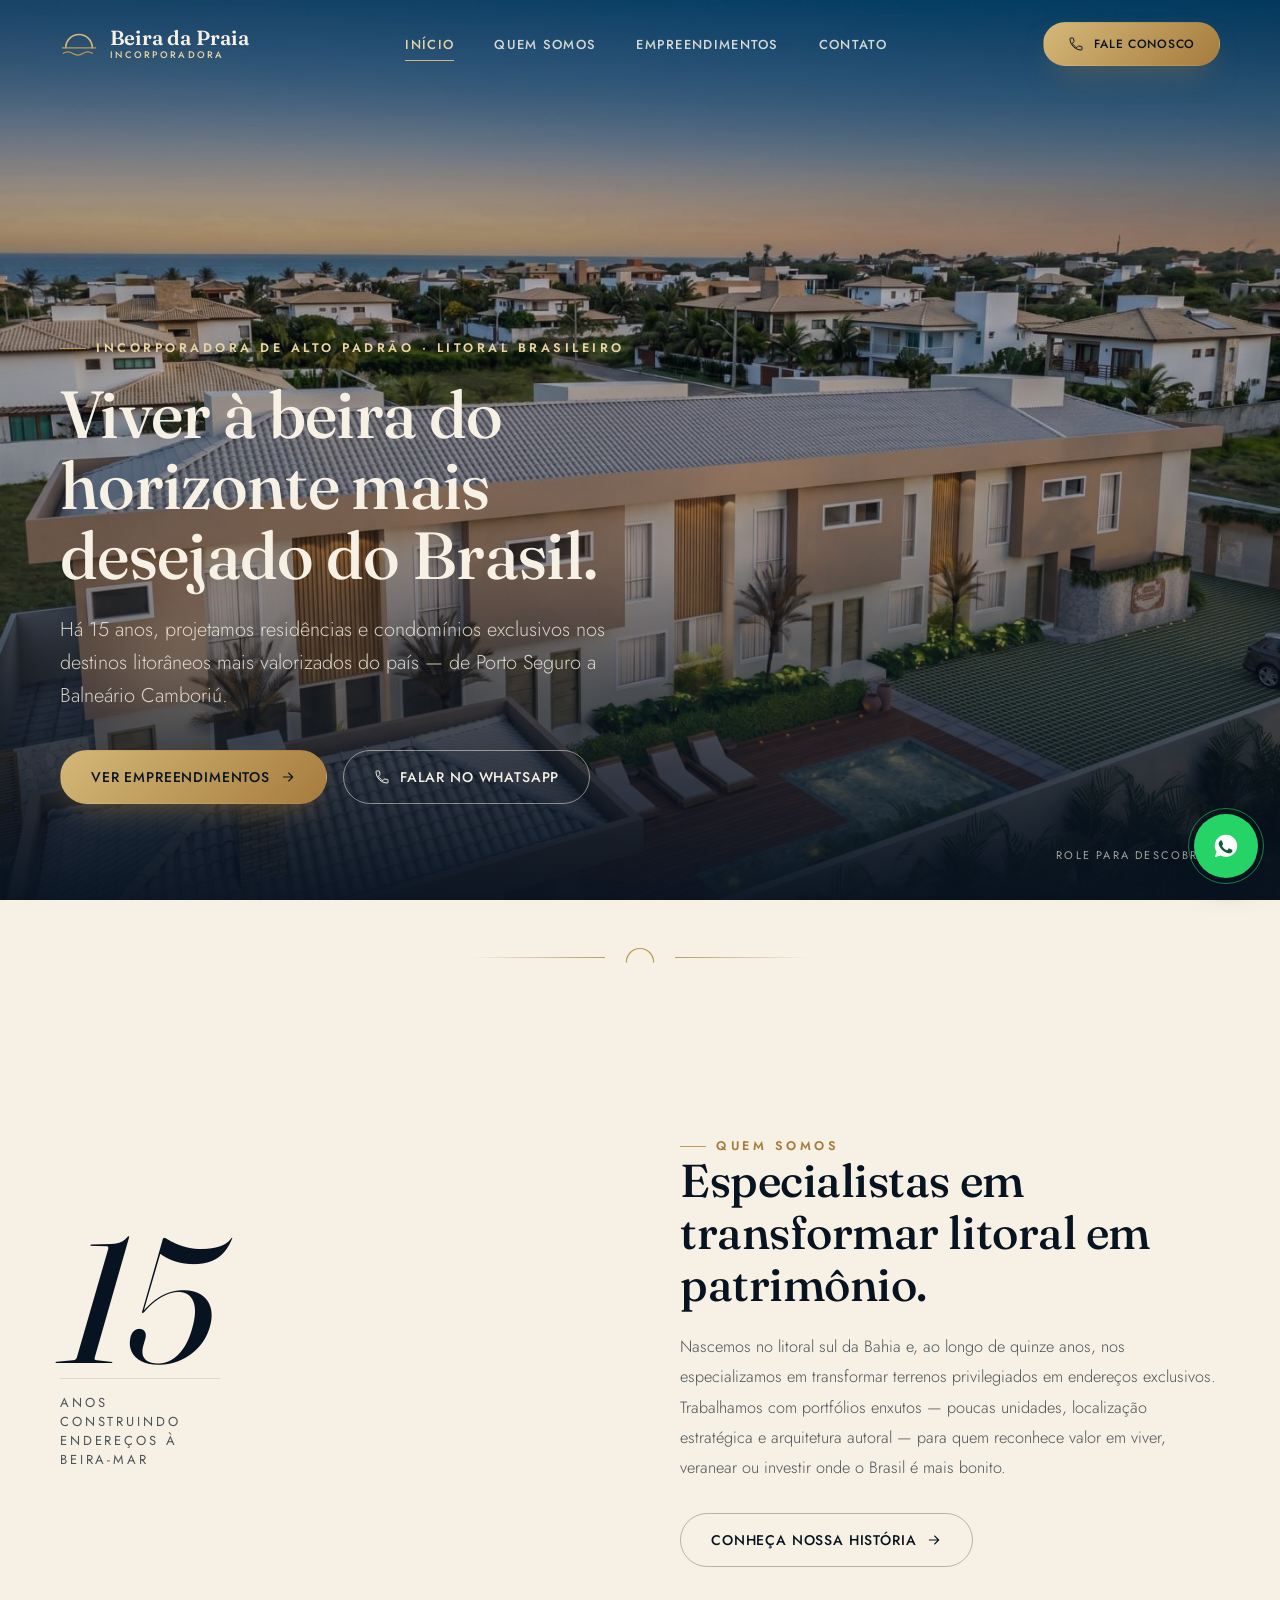
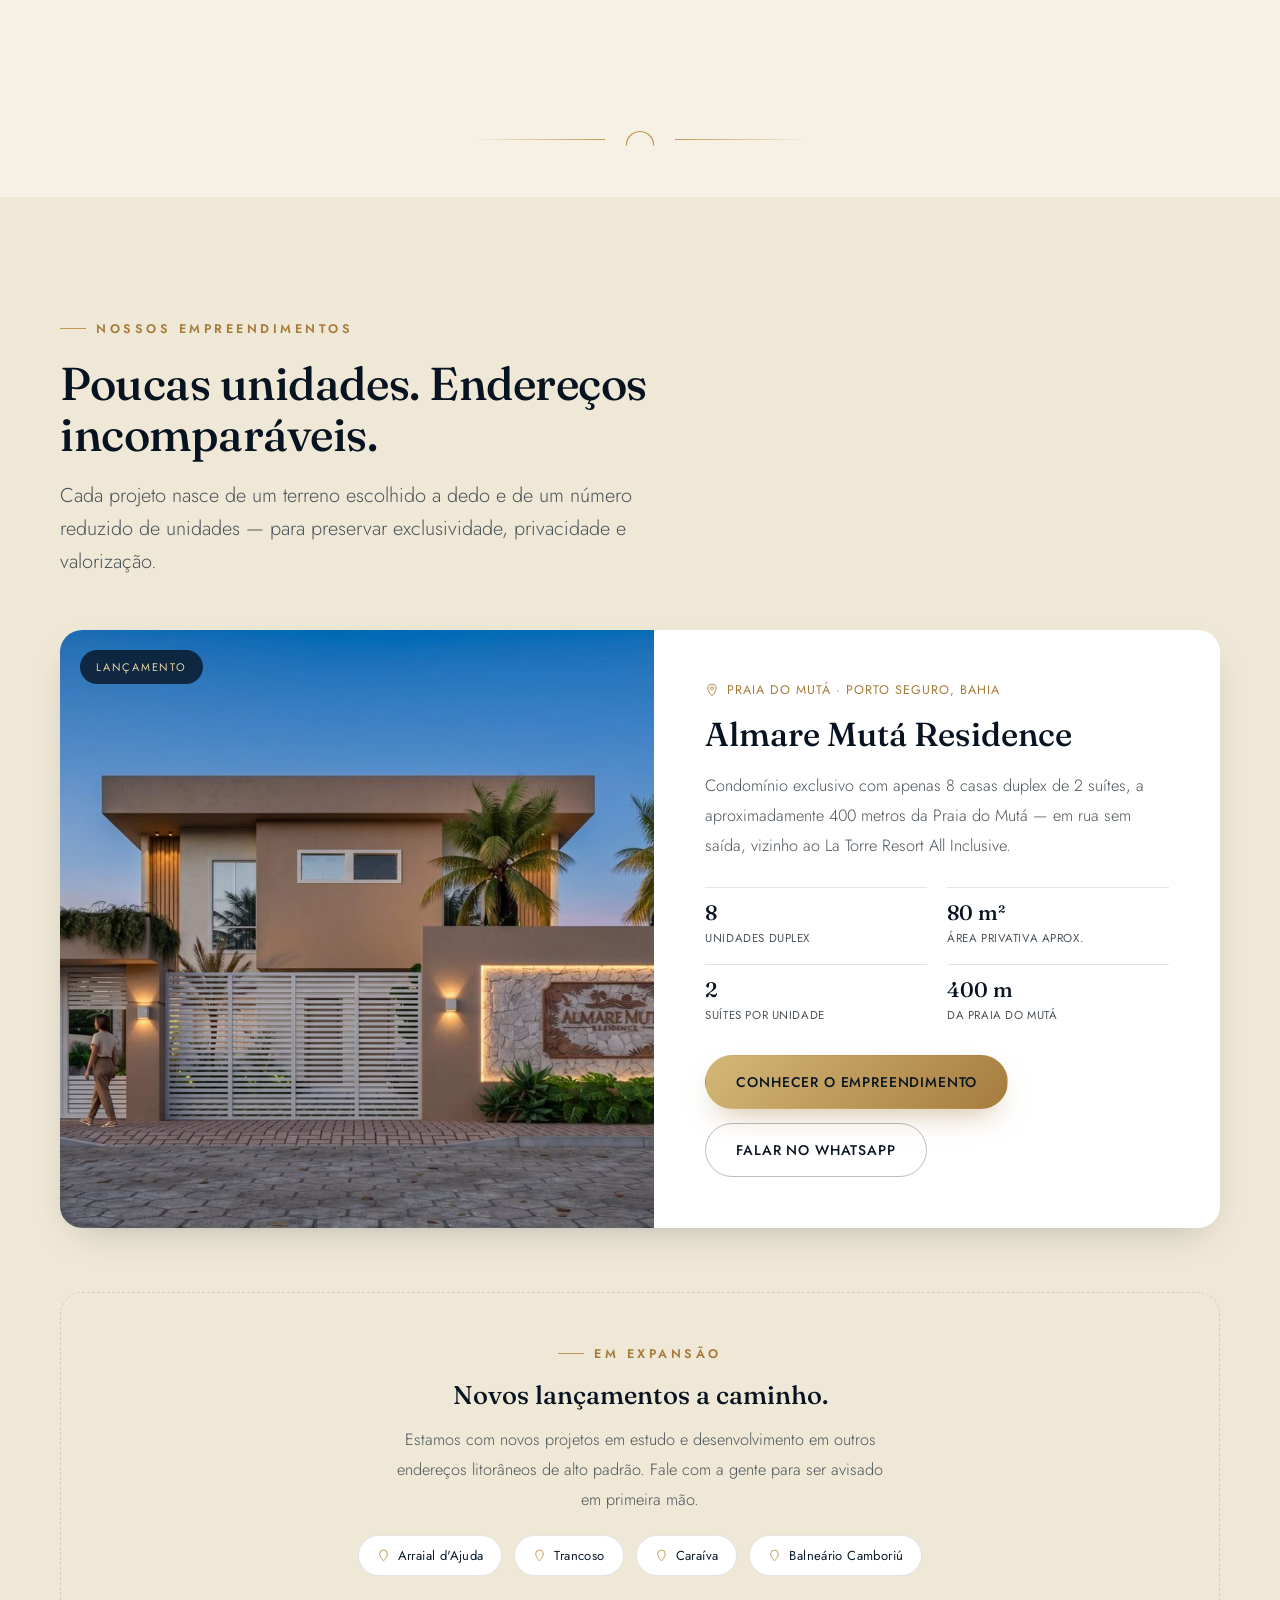
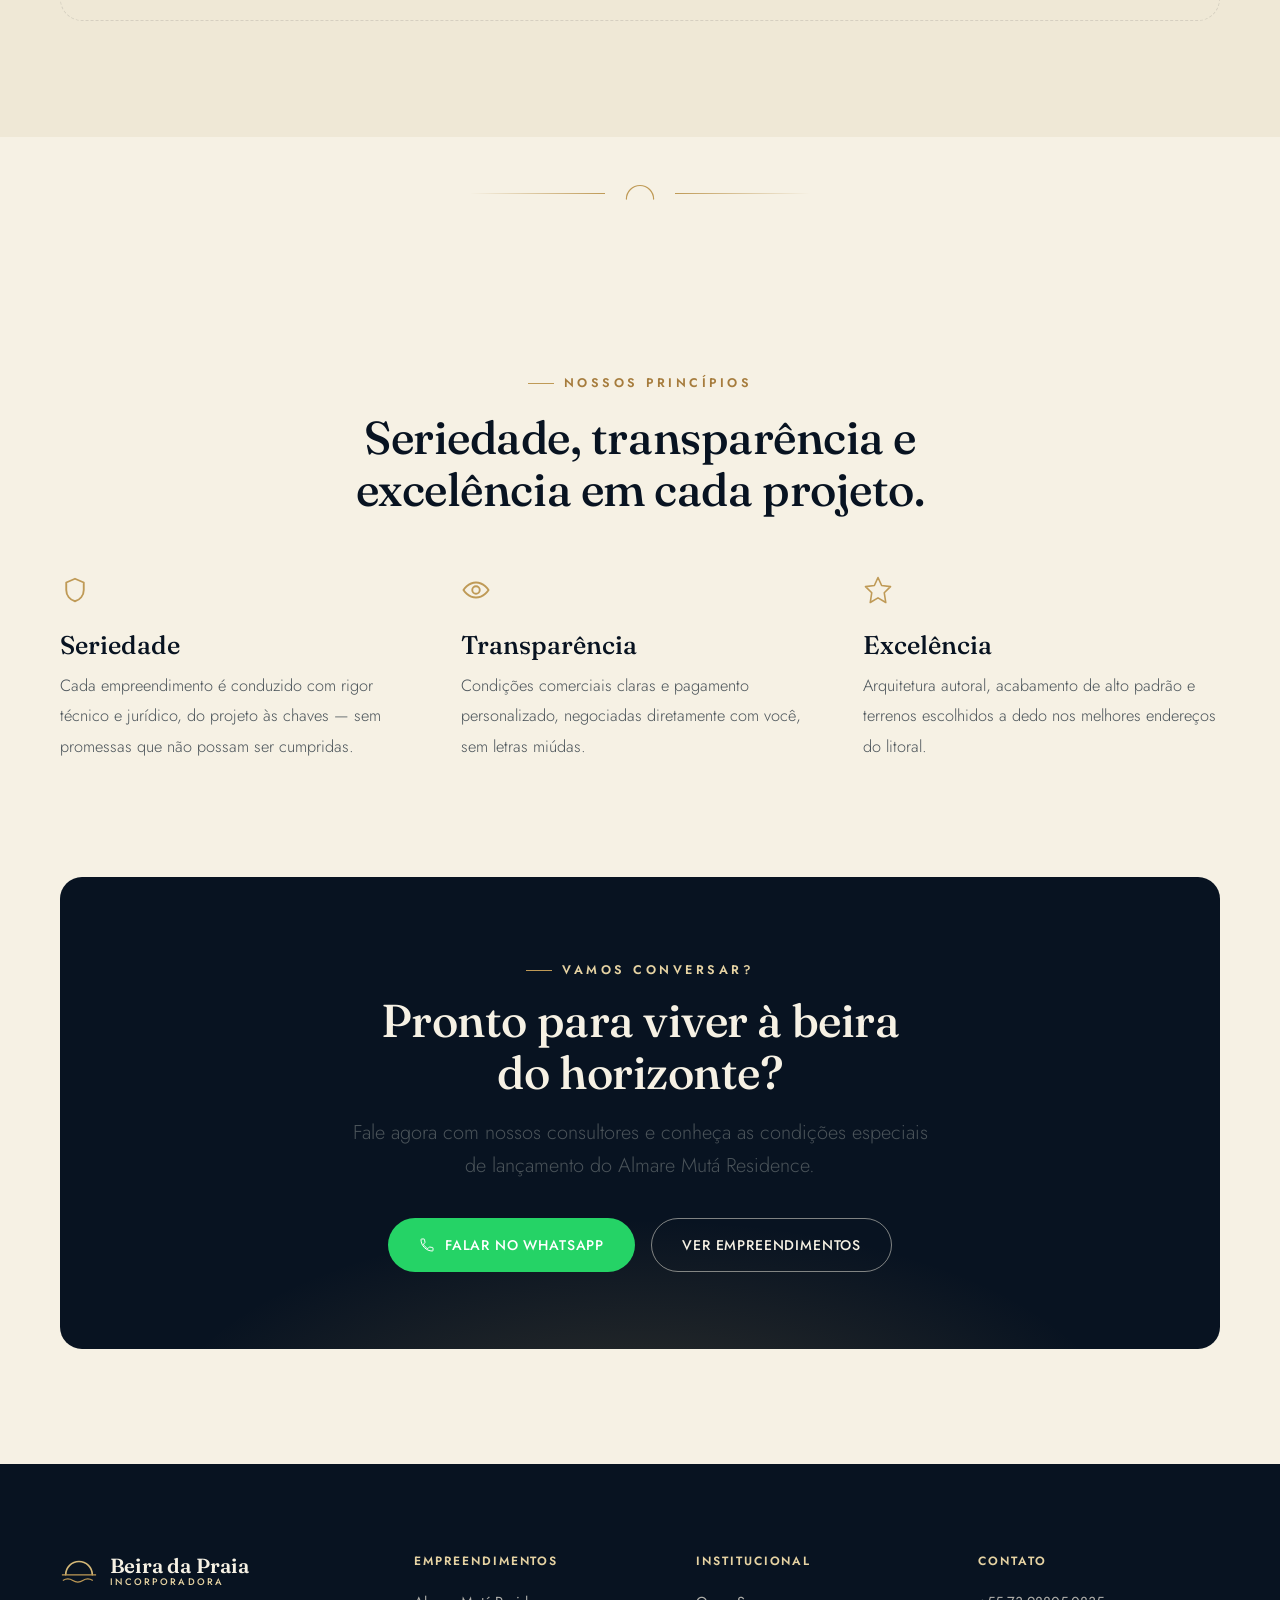
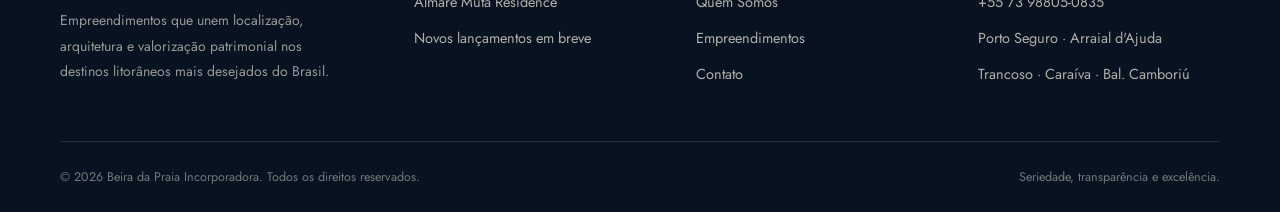
==== index.html @ c7fd8dc4 "primeiro commit" ====
<!DOCTYPE html>
<html lang="pt-BR">
<head>
<meta charset="UTF-8">
<meta name="viewport" content="width=device-width, initial-scale=1.0">
<title>Beira da Praia Incorporadora | Imóveis de Alto Padrão no Litoral Brasileiro</title>
<meta name="description" content="Há 15 anos projetando residências e condomínios de alto padrão nos endereços litorâneos mais desejados do Brasil — Porto Seguro, Arraial d'Ajuda, Trancoso, Caraíva e Balneário Camboriú.">
<meta name="theme-color" content="#081321">

<!-- Open Graph -->
<meta property="og:type" content="website">
<meta property="og:title" content="Beira da Praia Incorporadora | Imóveis de Alto Padrão no Litoral Brasileiro">
<meta property="og:description" content="Empreendimentos que unem localização, arquitetura e valorização patrimonial nos destinos litorâneos mais desejados do Brasil.">
<meta property="og:image" content="assets/img/og-cover.jpg">
<meta property="og:locale" content="pt_BR">

<link rel="icon" href="assets/img/favicon.ico" sizes="any">
<link rel="icon" type="image/png" sizes="32x32" href="assets/img/favicon-32.png">
<link rel="apple-touch-icon" href="assets/img/apple-touch-icon.png">

<link rel="preconnect" href="https://fonts.googleapis.com">
<link rel="preconnect" href="https://fonts.gstatic.com" crossorigin>
<link rel="stylesheet" href="assets/css/style.css">
</head>
<body>

<!-- ==================== HEADER ==================== -->
<header class="site-header" id="siteHeader">
  <div class="container">
    <a href="index.html" class="brand" aria-label="Beira da Praia Incorporadora — página inicial">
      <svg class="brand-mark" viewBox="0 0 40 30" aria-hidden="true">
        <path d="M6 19a14 14 0 0 1 28 0" fill="none" stroke="#d4b878" stroke-width="1.7" stroke-linecap="round"/>
        <line x1="2" y1="19" x2="38" y2="19" stroke="#bf9a56" stroke-width="1.3"/>
        <path d="M3 25c3.5-2.2 7-2.2 10.5 0s7 2.2 10.5 0 7-2.2 10.5 0" fill="none" stroke="#bf9a56" stroke-width="1.3"/>
      </svg>
      <span class="brand-word"><b>Beira da Praia</b><span>Incorporadora</span></span>
    </a>

    <nav class="nav-desktop" aria-label="Navegação principal">
      <a href="index.html" class="active">Início</a>
      <a href="quem-somos.html">Quem Somos</a>
      <a href="empreendimentos.html">Empreendimentos</a>
      <a href="contato.html">Contato</a>
    </nav>

    <div class="nav-actions">
      <a class="btn btn-gold" href="https://wa.me/5573988050835?text=Ol%C3%A1!%20Vim%20pelo%20site%20e%20gostaria%20de%20mais%20informa%C3%A7%C3%B5es%20sobre%20os%20empreendimentos%20da%20Beira%20da%20Praia." target="_blank" rel="noopener">
        <svg viewBox="0 0 24 24" fill="none"><path d="M6.6 10.8c1.4 2.8 3.8 5.2 6.6 6.6l2.2-2.2c.3-.3.7-.4 1-.2 1.1.4 2.3.6 3.6.6.6 0 1 .4 1 1V20c0 .6-.4 1-1 1C10.9 21 3 13.1 3 3.9 3 3.4 3.4 3 4 3h3.4c.6 0 1 .4 1 1 0 1.3.2 2.5.6 3.6.1.4 0 .8-.2 1L6.6 10.8z" stroke="currentColor" stroke-width="1.5" stroke-linejoin="round"/></svg>
        <span>Fale conosco</span>
      </a>
      <button class="nav-toggle" id="navToggle" aria-label="Abrir menu" aria-expanded="false" aria-controls="navMobile">
        <span></span><span></span><span></span>
      </button>
    </div>
  </div>
</header>

<div class="nav-mobile" id="navMobile">
  <a href="index.html">Início</a>
  <a href="quem-somos.html">Quem Somos</a>
  <a href="empreendimentos.html">Empreendimentos</a>
  <a href="contato.html">Contato</a>
  <a class="btn btn-gold" style="margin-top:12px;" href="https://wa.me/5573988050835" target="_blank" rel="noopener">Falar no WhatsApp</a>
  <div class="nav-mobile-sub">+55 73 98805-0835</div>
</div>

<!-- ==================== HERO ==================== -->
<section class="hero">
  <div class="hero-media">
    <img src="assets/img/almare-aerea-vista-mar.jpg" alt="Vista aérea de condomínio de alto padrão com piscina e mar ao fundo, no litoral da Bahia" width="1920" height="1280">
  </div>
  <div class="container hero-content">
    <p class="eyebrow">Incorporadora de alto padrão · Litoral brasileiro</p>
    <h1>Viver à beira do horizonte mais desejado do Brasil.</h1>
    <p class="lede">Há 15 anos, projetamos residências e condomínios exclusivos nos destinos litorâneos mais valorizados do país — de Porto Seguro a Balneário Camboriú.</p>
    <div class="hero-actions">
      <a href="empreendimentos.html" class="btn btn-gold">
        Ver empreendimentos
        <svg viewBox="0 0 24 24" fill="none"><path d="M5 12h14M13 6l6 6-6 6" stroke="currentColor" stroke-width="1.6" stroke-linecap="round" stroke-linejoin="round"/></svg>
      </a>
      <a href="https://wa.me/5573988050835?text=Ol%C3%A1!%20Vim%20pelo%20site%20e%20gostaria%20de%20mais%20informa%C3%A7%C3%B5es%20sobre%20os%20empreendimentos%20da%20Beira%20da%20Praia." target="_blank" rel="noopener" class="btn btn-outline-light">
        <svg viewBox="0 0 24 24" fill="none"><path d="M6.6 10.8c1.4 2.8 3.8 5.2 6.6 6.6l2.2-2.2c.3-.3.7-.4 1-.2 1.1.4 2.3.6 3.6.6.6 0 1 .4 1 1V20c0 .6-.4 1-1 1C10.9 21 3 13.1 3 3.9 3 3.4 3.4 3 4 3h3.4c.6 0 1 .4 1 1 0 1.3.2 2.5.6 3.6.1.4 0 .8-.2 1L6.6 10.8z" stroke="currentColor" stroke-width="1.5" stroke-linejoin="round"/></svg>
        Falar no WhatsApp
      </a>
    </div>
  </div>
  <div class="hero-scroll">
    <span>Role para descobrir</span>
    <span class="dot"><svg viewBox="0 0 24 24" fill="none"><path d="M5 9l7 7 7-7" stroke="currentColor" stroke-width="1.6" stroke-linecap="round" stroke-linejoin="round"/></svg></span>
  </div>
</section>

<div class="horizon-wrap">
  <div class="horizon reveal">
    <span class="line"></span>
    <svg viewBox="0 0 40 20"><path d="M4 16a16 16 0 0 1 32 0" /></svg>
    <span class="line right"></span>
  </div>
</div>

<!-- ==================== QUEM SOMOS (teaser) ==================== -->
<section class="section on-sand" id="quem-somos">
  <div class="container">
    <div class="grid-2">
      <div class="reveal">
        <div class="figure-15">
          <div class="num">15</div>
          <div class="cap">Anos construindo endereços à beira-mar</div>
        </div>
      </div>
      <div class="reveal reveal-delay-1">
        <p class="eyebrow">Quem somos</p>
        <h2>Especialistas em transformar litoral em patrimônio.</h2>
        <p class="body-text" style="margin-top:22px;">Nascemos no litoral sul da Bahia e, ao longo de quinze anos, nos especializamos em transformar terrenos privilegiados em endereços exclusivos. Trabalhamos com portfólios enxutos — poucas unidades, localização estratégica e arquitetura autoral — para quem reconhece valor em viver, veranear ou investir onde o Brasil é mais bonito.</p>
        <a href="quem-somos.html" class="btn btn-outline-dark" style="margin-top:30px;">
          Conheça nossa história
          <svg viewBox="0 0 24 24" fill="none"><path d="M5 12h14M13 6l6 6-6 6" stroke="currentColor" stroke-width="1.6" stroke-linecap="round" stroke-linejoin="round"/></svg>
        </a>
      </div>
    </div>
  </div>
</section>

<div class="horizon-wrap">
  <div class="horizon reveal">
    <span class="line"></span>
    <svg viewBox="0 0 40 20"><path d="M4 16a16 16 0 0 1 32 0" /></svg>
    <span class="line right"></span>
  </div>
</div>

<!-- ==================== EMPREENDIMENTO EM DESTAQUE ==================== -->
<section class="section on-sand-100" id="empreendimentos">
  <div class="container">
    <div class="section-head reveal">
      <p class="eyebrow">Nossos empreendimentos</p>
      <h2>Poucas unidades. Endereços incomparáveis.</h2>
      <p class="lede">Cada projeto nasce de um terreno escolhido a dedo e de um número reduzido de unidades — para preservar exclusividade, privacidade e valorização.</p>
    </div>

    <div class="dev-card reveal">
      <div class="dev-card-media">
        <img src="assets/img/almare-fachada-frontal-lg.jpg" alt="Fachada do Almare Mutá Residence ao entardecer" loading="lazy">
        <span class="dev-card-badge">Lançamento</span>
      </div>
      <div class="dev-card-body">
        <span class="place">
          <svg viewBox="0 0 24 24" fill="none"><path d="M12 22s7-7.5 7-13a7 7 0 10-14 0c0 5.5 7 13 7 13z" stroke="currentColor" stroke-width="1.6"/><circle cx="12" cy="9" r="2.4" stroke="currentColor" stroke-width="1.6"/></svg>
          Praia do Mutá · Porto Seguro, Bahia
        </span>
        <h3>Almare Mutá Residence</h3>
        <p class="body-text">Condomínio exclusivo com apenas 8 casas duplex de 2 suítes, a aproximadamente 400 metros da Praia do Mutá — em rua sem saída, vizinho ao La Torre Resort All Inclusive.</p>
        <div class="dev-specs">
          <div class="spec"><b>8</b><span>Unidades duplex</span></div>
          <div class="spec"><b>80 m²</b><span>Área privativa aprox.</span></div>
          <div class="spec"><b>2</b><span>Suítes por unidade</span></div>
          <div class="spec"><b>400 m</b><span>Da Praia do Mutá</span></div>
        </div>
        <div class="dev-card-actions">
          <a href="empreendimentos/almare-muta-residence.html" class="btn btn-gold">Conhecer o empreendimento</a>
          <a href="https://wa.me/5573988050835?text=Ol%C3%A1!%20Tenho%20interesse%20no%20Almare%20Mut%C3%A1%20Residence%20e%20gostaria%20de%20mais%20informa%C3%A7%C3%B5es%20sobre%20valores%20e%20condi%C3%A7%C3%B5es%20de%20pagamento." target="_blank" rel="noopener" class="btn btn-outline-dark">Falar no WhatsApp</a>
        </div>
      </div>
    </div>

    <div class="soon-strip reveal">
      <p class="eyebrow" style="justify-content:center;">Em expansão</p>
      <h3 style="margin-top:16px;">Novos lançamentos a caminho.</h3>
      <p class="body-text" style="max-width:56ch; margin:14px auto 0;">Estamos com novos projetos em estudo e desenvolvimento em outros endereços litorâneos de alto padrão. Fale com a gente para ser avisado em primeira mão.</p>
      <div class="cities-row">
        <span class="city-chip"><svg viewBox="0 0 24 24" fill="none"><path d="M12 22s7-7.5 7-13a7 7 0 10-14 0c0 5.5 7 13 7 13z" stroke="currentColor" stroke-width="1.8"/></svg>Arraial d'Ajuda</span>
        <span class="city-chip"><svg viewBox="0 0 24 24" fill="none"><path d="M12 22s7-7.5 7-13a7 7 0 10-14 0c0 5.5 7 13 7 13z" stroke="currentColor" stroke-width="1.8"/></svg>Trancoso</span>
        <span class="city-chip"><svg viewBox="0 0 24 24" fill="none"><path d="M12 22s7-7.5 7-13a7 7 0 10-14 0c0 5.5 7 13 7 13z" stroke="currentColor" stroke-width="1.8"/></svg>Caraíva</span>
        <span class="city-chip"><svg viewBox="0 0 24 24" fill="none"><path d="M12 22s7-7.5 7-13a7 7 0 10-14 0c0 5.5 7 13 7 13z" stroke="currentColor" stroke-width="1.8"/></svg>Balneário Camboriú</span>
      </div>
    </div>
  </div>
</section>

<div class="horizon-wrap">
  <div class="horizon reveal">
    <span class="line"></span>
    <svg viewBox="0 0 40 20"><path d="M4 16a16 16 0 0 1 32 0" /></svg>
    <span class="line right"></span>
  </div>
</div>

<!-- ==================== PRINCÍPIOS ==================== -->
<section class="section on-sand">
  <div class="container">
    <div class="section-head center reveal">
      <p class="eyebrow">Nossos princípios</p>
      <h2>Seriedade, transparência e excelência em cada projeto.</h2>
    </div>
    <div class="value-row">
      <div class="value-card reveal">
        <svg viewBox="0 0 24 24" fill="none"><path d="M12 3l7 3v6c0 4.5-3 8-7 9-4-1-7-4.5-7-9V6l7-3z" stroke="currentColor" stroke-width="1.5" stroke-linejoin="round"/></svg>
        <h3>Seriedade</h3>
        <p class="body-text">Cada empreendimento é conduzido com rigor técnico e jurídico, do projeto às chaves — sem promessas que não possam ser cumpridas.</p>
      </div>
      <div class="value-card reveal reveal-delay-1">
        <svg viewBox="0 0 24 24" fill="none"><path d="M2 12s3.5-6 10-6 10 6 10 6-3.5 6-10 6-10-6-10-6z" stroke="currentColor" stroke-width="1.5"/><circle cx="12" cy="12" r="3" stroke="currentColor" stroke-width="1.5"/></svg>
        <h3>Transparência</h3>
        <p class="body-text">Condições comerciais claras e pagamento personalizado, negociadas diretamente com você, sem letras miúdas.</p>
      </div>
      <div class="value-card reveal reveal-delay-2">
        <svg viewBox="0 0 24 24" fill="none"><path d="M12 2l2.9 6.4L22 9.3l-5 4.9L18.2 22 12 18.3 5.8 22 7 14.2 2 9.3l7.1-.9L12 2z" stroke="currentColor" stroke-width="1.3" stroke-linejoin="round"/></svg>
        <h3>Excelência</h3>
        <p class="body-text">Arquitetura autoral, acabamento de alto padrão e terrenos escolhidos a dedo nos melhores endereços do litoral.</p>
      </div>
    </div>
  </div>
</section>

<!-- ==================== CTA FINAL ==================== -->
<section class="section on-sand" style="padding-top:0;">
  <div class="container">
    <div class="cta-banner reveal">
      <p class="eyebrow on-dark" style="justify-content:center;">Vamos conversar?</p>
      <h2 style="margin-top:16px;">Pronto para viver à beira do horizonte?</h2>
      <p class="lede">Fale agora com nossos consultores e conheça as condições especiais de lançamento do Almare Mutá Residence.</p>
      <div class="cta-banner-actions">
        <a href="https://wa.me/5573988050835?text=Ol%C3%A1!%20Vim%20pelo%20site%20e%20gostaria%20de%20mais%20informa%C3%A7%C3%B5es%20sobre%20os%20empreendimentos%20da%20Beira%20da%20Praia." target="_blank" rel="noopener" class="btn btn-whatsapp">
          <svg viewBox="0 0 24 24" fill="none"><path d="M6.6 10.8c1.4 2.8 3.8 5.2 6.6 6.6l2.2-2.2c.3-.3.7-.4 1-.2 1.1.4 2.3.6 3.6.6.6 0 1 .4 1 1V20c0 .6-.4 1-1 1C10.9 21 3 13.1 3 3.9 3 3.4 3.4 3 4 3h3.4c.6 0 1 .4 1 1 0 1.3.2 2.5.6 3.6.1.4 0 .8-.2 1L6.6 10.8z" stroke="currentColor" stroke-width="1.5" stroke-linejoin="round"/></svg>
          Falar no WhatsApp
        </a>
        <a href="empreendimentos.html" class="btn btn-outline-light">Ver empreendimentos</a>
      </div>
    </div>
  </div>
</section>

<!-- ==================== FOOTER ==================== -->
<footer class="site-footer">
  <div class="container">
    <div class="footer-top">
      <div class="footer-brand">
        <a href="index.html" class="brand">
          <svg class="brand-mark" viewBox="0 0 40 30" aria-hidden="true">
            <path d="M6 19a14 14 0 0 1 28 0" fill="none" stroke="#d4b878" stroke-width="1.7" stroke-linecap="round"/>
            <line x1="2" y1="19" x2="38" y2="19" stroke="#bf9a56" stroke-width="1.3"/>
            <path d="M3 25c3.5-2.2 7-2.2 10.5 0s7 2.2 10.5 0 7-2.2 10.5 0" fill="none" stroke="#bf9a56" stroke-width="1.3"/>
          </svg>
          <span class="brand-word"><b>Beira da Praia</b><span>Incorporadora</span></span>
        </a>
        <p>Empreendimentos que unem localização, arquitetura e valorização patrimonial nos destinos litorâneos mais desejados do Brasil.</p>
        <!-- Adicione aqui os links reais das redes sociais quando disponíveis -->
      </div>
      <div class="footer-col">
        <h4>Empreendimentos</h4>
        <ul>
          <li><a href="empreendimentos/almare-muta-residence.html">Almare Mutá Residence</a></li>
          <li><span>Novos lançamentos em breve</span></li>
        </ul>
      </div>
      <div class="footer-col">
        <h4>Institucional</h4>
        <ul>
          <li><a href="quem-somos.html">Quem Somos</a></li>
          <li><a href="empreendimentos.html">Empreendimentos</a></li>
          <li><a href="contato.html">Contato</a></li>
        </ul>
      </div>
      <div class="footer-col">
        <h4>Contato</h4>
        <ul>
          <li><a href="https://wa.me/5573988050835" target="_blank" rel="noopener">+55 73 98805-0835</a></li>
          <li><span>Porto Seguro · Arraial d'Ajuda</span></li>
          <li><span>Trancoso · Caraíva · Bal. Camboriú</span></li>
        </ul>
      </div>
    </div>
    <div class="footer-bottom">
      <span>© <span data-year>2026</span> Beira da Praia Incorporadora. Todos os direitos reservados.</span>
      <span>Seriedade, transparência e excelência.</span>
    </div>
  </div>
</footer>

<!-- ==================== WHATSAPP FLUTUANTE ==================== -->
<a class="whatsapp-float" href="https://wa.me/5573988050835?text=Ol%C3%A1!%20Vim%20pelo%20site%20e%20gostaria%20de%20mais%20informa%C3%A7%C3%B5es." target="_blank" rel="noopener" aria-label="Falar no WhatsApp">
  <span class="ring" aria-hidden="true"></span>
  <svg viewBox="0 0 32 32" fill="none" aria-hidden="true">
    <path d="M16 4C9.4 4 4 9.2 4 15.6c0 2.4.7 4.6 2 6.5L4 28l6.2-1.9c1.8 1 3.8 1.5 5.8 1.5 6.6 0 12-5.2 12-11.6C28 9.2 22.6 4 16 4z" fill="currentColor"/>
    <path d="M12.1 10.9c-.3-.7-.6-.7-.9-.7h-.7c-.3 0-.7.1-1 .5-.3.4-1.3 1.2-1.3 3 0 1.8 1.3 3.5 1.5 3.7.2.3 2.5 4 6.2 5.4 3 1.2 3.7 1 4.3.9.7-.1 2.1-.9 2.4-1.7.3-.8.3-1.5.2-1.7-.1-.2-.4-.3-.8-.5-.4-.2-2.1-1-2.5-1.2-.3-.1-.6-.2-.8.2-.2.4-.9 1.2-1.1 1.4-.2.2-.4.3-.8.1-.4-.2-1.5-.5-2.9-1.7-1.1-.9-1.8-2.1-2-2.5-.2-.4 0-.6.2-.8.2-.1.4-.4.5-.6.2-.2.2-.4.3-.6.1-.2 0-.5-.1-.7-.1-.2-.8-2-1.1-2.7z" fill="#0f5c37"/>
  </svg>
  <span class="whatsapp-tooltip">Fale conosco agora</span>
</a>

<script src="assets/js/main.js"></script>
</body>
</html>
---- assets/css/style.css ----
/* ==========================================================================
   BEIRA DA PRAIA INCORPORADORA — Design System
   Paleta: noite de litoral (azul-marinho profundo) + dourado escovado (pôr do sol)
   Tipografia: Fraunces (display, com itálico expressivo) + Jost (texto/UI)
   Assinatura visual: "arco do horizonte" — linha dourada com curva de sol/onda,
   usada como divisor entre seções, ecoando a marca (sol nascendo sobre o mar).
   ========================================================================== */

@import url('https://fonts.googleapis.com/css2?family=Fraunces:ital,opsz,wght@0,9..144,300;0,9..144,400;0,9..144,500;0,9..144,600;1,9..144,400;1,9..144,500&family=Jost:wght@300;400;500;600;700&display=swap');

:root{
  /* ---- Cor ---- */
  --navy-950:#081321;
  --navy-900:#0c1c2e;
  --navy-800:#122c46;
  --navy-700:#1a3c5c;
  --gold-600:#a67c3d;
  --gold-500:#bf9a56;
  --gold-400:#d4b878;
  --gold-300:#e6d3a3;
  --sand-50:#f6f1e4;
  --sand-100:#efe8d6;
  --sand-200:#e4d9bf;
  --sea-700:#2f5449;
  --white:#ffffff;
  --ink:#20272c;
  --ink-soft:#4a5359;
  --line:rgba(32,39,44,0.12);
  --line-light:rgba(255,255,255,0.16);
  --whatsapp:#25D366;
  --whatsapp-dark:#1da851;

  /* ---- Tipografia ---- */
  --f-display:'Fraunces', 'Iowan Old Style', Georgia, serif;
  --f-body:'Jost', 'Helvetica Neue', Arial, sans-serif;

  /* ---- Espaçamento / layout ---- */
  --container:1240px;
  --container-narrow:820px;
  --radius-sm:4px;
  --radius-md:10px;
  --radius-lg:22px;
  --section-y:clamp(64px, 9vw, 128px);

  /* ---- Sombra ---- */
  --shadow-soft:0 20px 60px -25px rgba(8,19,33,0.35);
  --shadow-card:0 14px 40px -18px rgba(8,19,33,0.28);

  /* ---- Transição ---- */
  --ease:cubic-bezier(.19,1,.22,1);
}

/* ==========================================================================
   Reset / Base
   ========================================================================== */
*, *::before, *::after{ box-sizing:border-box; }
html{ scroll-behavior:smooth; }
@media (prefers-reduced-motion: reduce){
  html{ scroll-behavior:auto; }
  *, *::before, *::after{ animation-duration:0.01ms !important; animation-iteration-count:1 !important; transition-duration:0.01ms !important; scroll-behavior:auto !important; }
}
body{
  margin:0;
  font-family:var(--f-body);
  font-weight:400;
  color:var(--ink);
  background:var(--sand-50);
  -webkit-font-smoothing:antialiased;
  -moz-osx-font-smoothing:grayscale;
  overflow-x:hidden;
}
img{ max-width:100%; display:block; }
a{ color:inherit; text-decoration:none; }
ul{ margin:0; padding:0; list-style:none; }
h1,h2,h3,h4,p{ margin:0; }
button{ font-family:inherit; cursor:pointer; }
input, textarea, select{ font-family:inherit; font-size:16px; }

:focus-visible{
  outline:2px solid var(--gold-500);
  outline-offset:3px;
}

.container{
  width:100%;
  max-width:var(--container);
  margin-inline:auto;
  padding-inline:24px;
}
@media(min-width:768px){ .container{ padding-inline:40px; } }

.container-narrow{
  width:100%;
  max-width:var(--container-narrow);
  margin-inline:auto;
  padding-inline:24px;
}

section{ position:relative; }

/* ==========================================================================
   Tipografia utilitária
   ========================================================================== */
.eyebrow{
  font-family:var(--f-body);
  font-size:12.5px;
  letter-spacing:0.28em;
  text-transform:uppercase;
  font-weight:600;
  color:var(--gold-600);
  display:inline-flex;
  align-items:center;
  gap:10px;
}
.eyebrow::before{
  content:'';
  width:26px;
  height:1px;
  background:var(--gold-500);
  display:inline-block;
}
.eyebrow.on-dark{ color:var(--gold-300); }

h1, .h1{
  font-family:var(--f-display);
  font-weight:500;
  font-size:clamp(2.4rem, 5.2vw, 4.4rem);
  line-height:1.06;
  letter-spacing:-0.01em;
  color:var(--navy-950);
}
h2, .h2{
  font-family:var(--f-display);
  font-weight:500;
  font-size:clamp(1.9rem, 3.6vw, 3rem);
  line-height:1.12;
  letter-spacing:-0.01em;
  color:var(--navy-950);
}
h3, .h3{
  font-family:var(--f-display);
  font-weight:500;
  font-size:clamp(1.3rem, 2vw, 1.7rem);
  line-height:1.25;
  color:var(--navy-950);
}
.on-dark h1, .on-dark h2, .on-dark h3, .on-dark{ color:var(--sand-50); }

em, i, .italic{ font-style:italic; font-weight:400; }

.lede{
  font-family:var(--f-body);
  font-weight:300;
  font-size:clamp(1.05rem, 1.6vw, 1.25rem);
  line-height:1.65;
  color:var(--ink-soft);
}
p.body-text, .body-text{
  font-family:var(--f-body);
  font-weight:300;
  font-size:1.02rem;
  line-height:1.85;
  color:var(--ink-soft);
}
.on-dark .lede, .on-dark .body-text{ color:rgba(246,241,228,0.78); }

.tag{
  display:inline-flex;
  align-items:center;
  gap:8px;
  font-size:12px;
  letter-spacing:0.14em;
  text-transform:uppercase;
  font-weight:600;
  color:var(--navy-900);
  background:var(--sand-100);
  border:1px solid var(--line);
  padding:8px 16px;
  border-radius:999px;
}
.tag svg{ width:13px; height:13px; flex:none; }
.tag.on-dark{
  color:var(--gold-300);
  background:rgba(255,255,255,0.06);
  border-color:rgba(230,211,163,0.35);
}

/* ==========================================================================
   Assinatura visual — Arco do Horizonte (divisor entre seções)
   ========================================================================== */
.horizon{
  display:flex;
  align-items:center;
  justify-content:center;
  gap:18px;
  padding:0;
  margin:0 auto;
  max-width:340px;
  color:var(--gold-500);
}
.horizon .line{ flex:1; height:1px; background:linear-gradient(90deg, transparent, currentColor); }
.horizon .line.right{ background:linear-gradient(90deg, currentColor, transparent); }
.horizon svg{ width:34px; height:18px; flex:none; overflow:visible; }
.horizon path{
  fill:none;
  stroke:currentColor;
  stroke-width:1.4;
  stroke-linecap:round;
  stroke-dasharray:60;
  stroke-dashoffset:60;
  transition:stroke-dashoffset 1.1s var(--ease);
}
.horizon.in-view path{ stroke-dashoffset:0; }
.horizon-wrap{
  padding-block:calc(var(--section-y) * 0.42);
}
.horizon-wrap.tight{ padding-block:36px; }

/* ==========================================================================
   Botões
   ========================================================================== */
.btn{
  display:inline-flex;
  align-items:center;
  justify-content:center;
  gap:10px;
  font-family:var(--f-body);
  font-size:14px;
  font-weight:500;
  letter-spacing:0.06em;
  text-transform:uppercase;
  padding:16px 30px;
  border-radius:999px;
  border:1px solid transparent;
  transition:transform .45s var(--ease), background .3s ease, color .3s ease, border-color .3s ease, box-shadow .3s ease;
  white-space:nowrap;
}
.btn svg{ width:16px; height:16px; flex:none; }
.btn:hover{ transform:translateY(-2px); }

.btn-gold{
  background:linear-gradient(135deg, var(--gold-400), var(--gold-600));
  color:var(--navy-950);
  box-shadow:0 14px 30px -12px rgba(166,124,61,0.55);
}
.btn-gold:hover{ box-shadow:0 18px 36px -12px rgba(166,124,61,0.65); }

.btn-outline-light{
  background:transparent;
  border-color:rgba(246,241,228,0.5);
  color:var(--sand-50);
}
.btn-outline-light:hover{ border-color:var(--gold-300); color:var(--gold-300); }

.btn-outline-dark{
  background:transparent;
  border-color:rgba(32,39,44,0.3);
  color:var(--navy-950);
}
.btn-outline-dark:hover{ border-color:var(--navy-900); background:var(--navy-950); color:var(--sand-50); }

.btn-whatsapp{
  background:var(--whatsapp);
  color:#fff;
}
.btn-whatsapp:hover{ background:var(--whatsapp-dark); }

.btn-block{ width:100%; }

/* ==========================================================================
   Header / Navegação
   ========================================================================== */
.site-header{
  position:fixed;
  top:0; left:0; right:0;
  z-index:500;
  padding-block:22px;
  transition:padding .4s var(--ease), background .4s var(--ease), box-shadow .4s var(--ease);
}
.site-header .container{
  display:flex;
  align-items:center;
  justify-content:space-between;
  gap:24px;
}
.site-header.solid{
  background:rgba(8,19,33,0.92);
  backdrop-filter:blur(10px);
  padding-block:14px;
  box-shadow:0 8px 30px -18px rgba(8,19,33,0.6);
}
.site-header.static-solid{
  background:var(--navy-950);
  padding-block:14px;
}

.brand{
  display:flex;
  align-items:center;
  gap:12px;
  flex:none;
}
.brand svg{ width:38px; height:38px; flex:none; }
.brand-word{
  font-family:var(--f-display);
  font-size:1.28rem;
  line-height:1.05;
  color:var(--sand-50);
  letter-spacing:0.01em;
}
.brand-word b{ font-weight:600; display:block; }
.brand-word span{
  display:block;
  font-family:var(--f-body);
  font-size:9.5px;
  letter-spacing:0.24em;
  text-transform:uppercase;
  color:var(--gold-300);
  margin-top:2px;
  font-weight:500;
}

.nav-desktop{
  display:none;
}
@media(min-width:960px){
  .nav-desktop{
    display:flex;
    align-items:center;
    gap:40px;
  }
  .nav-desktop a{
    font-size:13px;
    letter-spacing:0.1em;
    text-transform:uppercase;
    font-weight:500;
    color:rgba(246,241,228,0.85);
    position:relative;
    padding-block:4px;
  }
  .nav-desktop a::after{
    content:'';
    position:absolute; left:0; right:0; bottom:-3px;
    height:1px; background:var(--gold-400);
    transform:scaleX(0); transform-origin:left;
    transition:transform .35s var(--ease);
  }
  .nav-desktop a:hover::after, .nav-desktop a.active::after{ transform:scaleX(1); }
  .nav-desktop a.active{ color:var(--gold-300); }
}

.nav-actions{
  display:flex;
  align-items:center;
  gap:18px;
}
.nav-actions .btn{ padding:12px 24px; font-size:12px; }
.nav-actions .btn span{ display:none; }
@media(min-width:640px){ .nav-actions .btn span{ display:inline; } }

.nav-toggle{
  display:flex;
  flex-direction:column;
  gap:5px;
  background:none;
  border:none;
  padding:8px;
  z-index:20;
}
@media(min-width:960px){ .nav-toggle{ display:none; } }
.nav-toggle span{
  width:24px; height:1.5px; background:var(--sand-50);
  transition:transform .3s var(--ease), opacity .3s var(--ease);
}
.nav-toggle.open span:nth-child(1){ transform:translateY(6.5px) rotate(45deg); }
.nav-toggle.open span:nth-child(2){ opacity:0; }
.nav-toggle.open span:nth-child(3){ transform:translateY(-6.5px) rotate(-45deg); }

.nav-mobile{
  position:fixed; inset:0;
  background:var(--navy-950);
  z-index:490;
  display:flex;
  flex-direction:column;
  align-items:center;
  justify-content:center;
  gap:32px;
  opacity:0; visibility:hidden;
  transition:opacity .4s var(--ease), visibility .4s var(--ease);
}
.nav-mobile.open{ opacity:1; visibility:visible; }
.nav-mobile a{
  font-family:var(--f-display);
  font-size:1.9rem;
  color:var(--sand-50);
}
.nav-mobile a.active{ color:var(--gold-300); }
.nav-mobile .nav-mobile-sub{
  margin-top:20px;
  font-size:12px;
  letter-spacing:0.2em;
  text-transform:uppercase;
  color:rgba(246,241,228,0.55);
}
@media(min-width:960px){ .nav-mobile{ display:none; } }

/* ==========================================================================
   Hero — Home
   ========================================================================== */
.hero{
  position:relative;
  min-height:100svh;
  display:flex;
  align-items:flex-end;
  overflow:hidden;
  background:var(--navy-950);
}
.hero-media{ position:absolute; inset:0; }
.hero-media img{ width:100%; height:100%; object-fit:cover; }
.hero-media::after{
  content:'';
  position:absolute; inset:0;
  background:
    linear-gradient(180deg, rgba(8,19,33,0.55) 0%, rgba(8,19,33,0.18) 32%, rgba(8,19,33,0.35) 62%, rgba(8,19,33,0.96) 100%);
}
.hero-content{
  position:relative;
  z-index:2;
  width:100%;
  padding-bottom:clamp(56px, 9vw, 96px);
  padding-top:180px;
}
.hero-content .eyebrow{ color:var(--gold-300); margin-bottom:22px; }
.hero-content h1{ color:var(--sand-50); max-width:15ch; }
.hero-content .lede{ color:rgba(246,241,228,0.82); max-width:46ch; margin-top:22px; }
.hero-actions{
  display:flex;
  flex-wrap:wrap;
  gap:16px;
  margin-top:38px;
}
.hero-scroll{
  position:absolute;
  right:24px; bottom:28px;
  z-index:2;
  display:none;
  align-items:center;
  gap:10px;
  color:rgba(246,241,228,0.65);
  font-size:11px;
  letter-spacing:0.2em;
  text-transform:uppercase;
}
@media(min-width:768px){ .hero-scroll{ display:flex; } .container{ position:relative; } }
.hero-scroll .dot{
  width:34px; height:34px; border-radius:50%;
  border:1px solid rgba(246,241,228,0.4);
  display:flex; align-items:center; justify-content:center;
}
.hero-scroll svg{ width:12px; height:12px; animation:bob 2.2s ease-in-out infinite; }
@keyframes bob{ 0%,100%{ transform:translateY(-2px);} 50%{ transform:translateY(3px);} }

/* Hero de página interna (menor, título + breadcrumb) */
.page-hero{
  position:relative;
  min-height:64vh;
  display:flex;
  align-items:flex-end;
  background:var(--navy-950);
  overflow:hidden;
}
.page-hero .hero-content{ padding-top:170px; padding-bottom:64px; }
.page-hero h1{ color:var(--sand-50); max-width:20ch; }
.breadcrumb{
  display:flex; align-items:center; gap:8px;
  font-size:12px; letter-spacing:0.08em; text-transform:uppercase;
  color:rgba(246,241,228,0.6);
  margin-bottom:18px;
}
.breadcrumb a:hover{ color:var(--gold-300); }
.breadcrumb .sep{ opacity:.5; }

/* ==========================================================================
   Stats strip
   ========================================================================== */
.stat-strip{
  display:grid;
  grid-template-columns:repeat(2,1fr);
  gap:28px 20px;
  padding-block:44px;
}
@media(min-width:768px){ .stat-strip{ grid-template-columns:repeat(4,1fr); gap:20px; } }
.stat-item{ text-align:left; border-left:1px solid var(--line); padding-left:18px; }
.stat-item .num{
  font-family:var(--f-display);
  font-size:clamp(1.9rem,3vw,2.6rem);
  color:var(--navy-950);
  font-weight:500;
  display:block;
  line-height:1;
}
.stat-item .lbl{
  display:block;
  margin-top:8px;
  font-size:12.5px;
  letter-spacing:0.05em;
  color:var(--ink-soft);
}
.on-dark .stat-item{ border-left-color:rgba(230,211,163,0.28); }
.on-dark .stat-item .num{ color:var(--sand-50); }
.on-dark .stat-item .lbl{ color:rgba(246,241,228,0.65); }

/* ==========================================================================
   Seções gerais
   ========================================================================== */
.section{ padding-block:var(--section-y); }
.section.on-dark{ background:var(--navy-950); }
.section.on-sand{ background:var(--sand-50); }
.section.on-sand-100{ background:var(--sand-100); }

.section-head{ max-width:640px; margin-bottom:52px; }
.section-head.center{ margin-inline:auto; text-align:center; }
.section-head .eyebrow{ margin-bottom:18px; }
.section-head h2{ margin-top:2px; }
.section-head .lede{ margin-top:18px; }

/* Grid utilitário */
.grid-2{ display:grid; grid-template-columns:1fr; gap:56px; align-items:center; }
@media(min-width:900px){ .grid-2{ grid-template-columns:1fr 1fr; gap:80px; } }
.grid-2.reverse{ direction:rtl; }
.grid-2.reverse > *{ direction:ltr; }

/* ==========================================================================
   Quem Somos — numeral de assinatura
   ========================================================================== */
.figure-15{
  position:relative;
  display:inline-flex;
  flex-direction:column;
  gap:6px;
}
.figure-15 .num{
  font-family:var(--f-display);
  font-style:italic;
  font-weight:400;
  font-size:clamp(7rem, 16vw, 11rem);
  line-height:0.82;
  color:var(--navy-950);
  letter-spacing:-0.02em;
}
.figure-15 .num .accent{ color:var(--gold-500); }
.figure-15 .cap{
  font-size:13px;
  letter-spacing:0.22em;
  text-transform:uppercase;
  color:var(--ink-soft);
  border-top:1px solid var(--line);
  padding-top:14px;
  max-width:20ch;
}

.value-row{
  display:grid;
  grid-template-columns:1fr;
  gap:36px;
  margin-top:60px;
}
@media(min-width:768px){ .value-row{ grid-template-columns:repeat(3,1fr); gap:44px; } }
.value-card svg{ width:30px; height:30px; color:var(--gold-500); margin-bottom:18px; }
.value-card h3{ margin-bottom:10px; }

.cities-row{
  display:flex;
  flex-wrap:wrap;
  gap:12px;
  margin-top:28px;
}
.city-chip{
  display:inline-flex;
  align-items:center;
  gap:8px;
  padding:10px 18px;
  border-radius:999px;
  border:1px solid var(--line);
  font-size:13px;
  letter-spacing:0.03em;
  color:var(--navy-900);
  background:var(--white);
}
.city-chip svg{ width:13px; height:13px; color:var(--gold-500); flex:none; }
.on-dark .city-chip{ background:rgba(255,255,255,0.05); border-color:rgba(230,211,163,0.28); color:var(--sand-50); }

/* ==========================================================================
   Cards — Empreendimento
   ========================================================================== */
.dev-card{
  display:grid;
  grid-template-columns:1fr;
  background:var(--white);
  border-radius:var(--radius-lg);
  overflow:hidden;
  box-shadow:var(--shadow-card);
}
@media(min-width:900px){ .dev-card{ grid-template-columns:1.05fr 1fr; } }
.dev-card-media{ position:relative; min-height:320px; overflow:hidden; }
.dev-card-media img{ width:100%; height:100%; object-fit:cover; position:absolute; inset:0; transition:transform 1.2s var(--ease); }
.dev-card:hover .dev-card-media img{ transform:scale(1.06); }
.dev-card-badge{
  position:absolute; top:20px; left:20px;
  background:rgba(8,19,33,0.78);
  color:var(--gold-300);
  font-size:11px;
  letter-spacing:0.16em;
  text-transform:uppercase;
  padding:9px 16px;
  border-radius:999px;
  backdrop-filter:blur(4px);
}
.dev-card-body{
  padding:clamp(28px,4vw,52px);
  display:flex;
  flex-direction:column;
  justify-content:center;
}
.dev-card-body .place{
  display:flex; align-items:center; gap:8px;
  font-size:12.5px; letter-spacing:0.08em; text-transform:uppercase;
  color:var(--gold-600); margin-bottom:14px;
}
.dev-card-body .place svg{ width:14px; height:14px; }
.dev-card-body h3{ font-size:clamp(1.6rem,2.6vw,2.1rem); margin-bottom:16px; }
.dev-card-body p{ margin-bottom:26px; }

.dev-specs{
  display:grid;
  grid-template-columns:repeat(2,1fr);
  gap:16px 20px;
  margin-bottom:30px;
}
.dev-specs .spec{ border-top:1px solid var(--line); padding-top:12px; }
.dev-specs .spec b{
  display:block; font-family:var(--f-display); font-size:1.3rem; color:var(--navy-950); font-weight:500;
}
.dev-specs .spec span{ font-size:11.5px; letter-spacing:0.05em; color:var(--ink-soft); text-transform:uppercase; }

.dev-card-actions{ display:flex; flex-wrap:wrap; gap:14px; }

/* Coming soon strip */
.soon-strip{
  margin-top:64px;
  border:1px dashed var(--line);
  border-radius:var(--radius-lg);
  padding:clamp(28px,4vw,44px);
  text-align:center;
}
.soon-strip .cities-row{ justify-content:center; margin-top:20px; }

/* ==========================================================================
   Galeria
   ========================================================================== */
.gallery{
  display:grid;
  grid-template-columns:repeat(4,1fr);
  grid-auto-rows:110px;
  grid-auto-flow:dense;
  gap:10px;
}
@media(min-width:640px){ .gallery{ grid-auto-rows:150px; gap:14px; } }
@media(min-width:1024px){ .gallery{ grid-auto-rows:170px; } }
.gallery button{
  position:relative;
  border:none; padding:0; margin:0; background:none;
  border-radius:var(--radius-md);
  overflow:hidden;
  display:block;
}
.gallery img{ width:100%; height:100%; object-fit:cover; transition:transform .8s var(--ease); }
.gallery button:hover img{ transform:scale(1.08); }
.gallery button::after{
  content:'';
  position:absolute; inset:0;
  background:linear-gradient(180deg, transparent 60%, rgba(8,19,33,0.35));
  opacity:0; transition:opacity .4s ease;
}
.gallery button:hover::after{ opacity:1; }
.g-span-2c{ grid-column:span 2; }
.g-span-2r{ grid-row:span 2; }
.g-span-4c{ grid-column:span 4; }
@media(min-width:640px){
  .g-md-span-2c{ grid-column:span 2; }
  .g-md-span-2r{ grid-row:span 2; }
}

/* Lightbox */
.lightbox{
  position:fixed; inset:0; z-index:900;
  background:rgba(8,19,33,0.94);
  display:flex; align-items:center; justify-content:center;
  opacity:0; visibility:hidden;
  transition:opacity .35s ease, visibility .35s ease;
  padding:24px;
}
.lightbox.open{ opacity:1; visibility:visible; }
.lightbox img{ max-width:min(1100px,92vw); max-height:82vh; object-fit:contain; border-radius:6px; }
.lightbox-close, .lightbox-prev, .lightbox-next{
  position:absolute;
  background:rgba(255,255,255,0.08);
  border:1px solid rgba(255,255,255,0.25);
  color:var(--sand-50);
  border-radius:50%;
  width:46px; height:46px;
  display:flex; align-items:center; justify-content:center;
  transition:background .3s ease;
}
.lightbox-close:hover, .lightbox-prev:hover, .lightbox-next:hover{ background:rgba(255,255,255,0.2); }
.lightbox-close{ top:24px; right:24px; }
.lightbox-prev{ left:24px; top:50%; transform:translateY(-50%); }
.lightbox-next{ right:24px; top:50%; transform:translateY(-50%); }
.lightbox-prev svg, .lightbox-next svg, .lightbox-close svg{ width:18px; height:18px; }
.lightbox-counter{
  position:absolute; bottom:22px; left:50%; transform:translateX(-50%);
  color:rgba(246,241,228,0.7); font-size:12px; letter-spacing:0.14em;
}
@media(max-width:640px){
  .lightbox-prev, .lightbox-next{ width:38px; height:38px; }
  .lightbox-prev{ left:10px; } .lightbox-next{ right:10px; }
  .lightbox-close{ top:14px; right:14px; width:38px; height:38px; }
}

/* ==========================================================================
   Lista de recursos (bullets do PDF) com ícone check
   ========================================================================== */
.feature-list{ display:flex; flex-direction:column; gap:18px; }
.feature-list li{ display:flex; gap:14px; align-items:flex-start; }
.feature-list .ico{
  flex:none; width:26px; height:26px; border-radius:50%;
  background:var(--sand-100);
  display:flex; align-items:center; justify-content:center;
  margin-top:2px;
}
.feature-list .ico svg{ width:12px; height:12px; color:var(--gold-600); }
.feature-list b{ font-weight:500; color:var(--navy-950); }
.on-dark .feature-list .ico{ background:rgba(255,255,255,0.06); }
.on-dark .feature-list b{ color:var(--sand-50); }

/* ==========================================================================
   Vídeo institucional
   ========================================================================== */
.video-block{
  position:relative;
  border-radius:var(--radius-lg);
  overflow:hidden;
  aspect-ratio:16/9;
  background:var(--navy-950);
  box-shadow:var(--shadow-soft);
}
.video-block video{ width:100%; height:100%; object-fit:cover; display:block; }
.video-poster{
  position:absolute; inset:0; width:100%; height:100%; object-fit:cover;
  cursor:pointer;
}
.video-play{
  position:absolute; inset:0;
  display:flex; align-items:center; justify-content:center;
  background:rgba(8,19,33,0.28);
  cursor:pointer;
  border:none;
}
.video-play .circle{
  width:84px; height:84px; border-radius:50%;
  background:rgba(246,241,228,0.92);
  display:flex; align-items:center; justify-content:center;
  transition:transform .4s var(--ease);
  box-shadow:0 10px 34px -10px rgba(0,0,0,0.5);
}
.video-play:hover .circle{ transform:scale(1.08); }
.video-play svg{ width:22px; height:22px; color:var(--navy-950); margin-left:4px; }
.video-block.playing .video-poster,
.video-block.playing .video-play{ display:none; }

/* ==========================================================================
   Condições comerciais
   ========================================================================== */
.pricing-card{
  background:linear-gradient(155deg, var(--navy-900), var(--navy-950) 70%);
  border-radius:var(--radius-lg);
  padding:clamp(28px,5vw,60px);
  color:var(--sand-50);
  position:relative;
  overflow:hidden;
}
.pricing-card::before{
  content:'';
  position:absolute; inset:0;
  background:radial-gradient(600px 300px at 90% -10%, rgba(191,154,86,0.18), transparent 70%);
  pointer-events:none;
}
.pricing-head{ text-align:center; max-width:520px; margin:0 auto 40px; position:relative; }
.pricing-from{
  text-align:center;
  margin-bottom:44px;
}
.pricing-from .lbl{ font-size:12px; letter-spacing:0.2em; text-transform:uppercase; color:rgba(246,241,228,0.6); }
.pricing-from .val{
  font-family:var(--f-display);
  font-size:clamp(2.4rem,5vw,3.6rem);
  color:var(--gold-300);
  font-weight:500;
}
.pricing-grid{
  display:grid;
  grid-template-columns:1fr;
  gap:18px;
  position:relative;
}
@media(min-width:768px){ .pricing-grid{ grid-template-columns:repeat(3,1fr); } }
.pricing-item{
  background:rgba(255,255,255,0.05);
  border:1px solid rgba(230,211,163,0.2);
  border-radius:var(--radius-md);
  padding:26px 24px;
  text-align:center;
}
.pricing-item .pct{ font-size:12px; letter-spacing:0.16em; text-transform:uppercase; color:var(--gold-300); }
.pricing-item .amt{ font-family:var(--f-display); font-size:1.9rem; margin-top:10px; color:var(--sand-50); font-weight:500; }
.pricing-item .desc{ font-size:12.5px; color:rgba(246,241,228,0.6); margin-top:8px; }
.pricing-note{
  margin-top:32px;
  font-size:12px;
  line-height:1.7;
  color:rgba(246,241,228,0.5);
  text-align:center;
  max-width:640px;
  margin-inline:auto;
}

/* ==========================================================================
   Localização (mapa / vizinhança)
   ========================================================================== */
.location-media{
  border-radius:var(--radius-lg);
  overflow:hidden;
  position:relative;
  min-height:340px;
}
.location-media img{ width:100%; height:100%; object-fit:cover; position:absolute; inset:0; }

/* ==========================================================================
   CTA banner
   ========================================================================== */
.cta-banner{
  background:var(--navy-950);
  border-radius:var(--radius-lg);
  padding:clamp(40px,6vw,80px);
  text-align:center;
  position:relative;
  overflow:hidden;
}
.cta-banner::before{
  content:'';
  position:absolute; inset:0;
  background:radial-gradient(700px 320px at 50% 120%, rgba(191,154,86,0.22), transparent 70%);
}
.cta-banner > *{ position:relative; }
.cta-banner h2{ color:var(--sand-50); max-width:18ch; margin-inline:auto; }
.cta-banner .lede{ margin-top:18px; max-width:50ch; margin-inline:auto; }
.cta-banner-actions{
  display:flex; flex-wrap:wrap; justify-content:center; gap:16px; margin-top:36px;
}

/* ==========================================================================
   Formulário de contato
   ========================================================================== */
.form-card{
  background:var(--white);
  border-radius:var(--radius-lg);
  padding:clamp(26px,4vw,48px);
  box-shadow:var(--shadow-card);
}
.form-row{ display:grid; grid-template-columns:1fr; gap:20px; }
@media(min-width:640px){ .form-row.two{ grid-template-columns:1fr 1fr; } }
.field{ display:flex; flex-direction:column; gap:8px; margin-bottom:20px; }
.field label{ font-size:12px; letter-spacing:0.08em; text-transform:uppercase; color:var(--ink-soft); }
.field input, .field select, .field textarea{
  border:1px solid var(--line);
  border-radius:var(--radius-sm);
  padding:14px 16px;
  background:var(--sand-50);
  color:var(--ink);
  transition:border-color .3s ease, background .3s ease;
}
.field input:focus, .field select:focus, .field textarea:focus{
  outline:none;
  border-color:var(--gold-500);
  background:var(--white);
}
.field textarea{ resize:vertical; min-height:120px; }
.form-foot{ display:flex; align-items:center; justify-content:space-between; flex-wrap:wrap; gap:16px; margin-top:8px; }
.form-note{ font-size:12px; color:var(--ink-soft); max-width:44ch; }

.contact-info-list{ display:flex; flex-direction:column; gap:26px; }
.contact-info-item{ display:flex; gap:16px; align-items:flex-start; }
.contact-info-item .ico{
  flex:none; width:44px; height:44px; border-radius:50%;
  background:var(--navy-950);
  display:flex; align-items:center; justify-content:center;
}
.contact-info-item .ico svg{ width:18px; height:18px; color:var(--gold-300); }
.contact-info-item h3{ font-size:1.05rem; margin-bottom:4px; }
.contact-info-item p, .contact-info-item a{ font-size:14.5px; color:var(--ink-soft); }
.contact-info-item a:hover{ color:var(--gold-600); }

/* ==========================================================================
   Footer
   ========================================================================== */
.site-footer{
  background:var(--navy-950);
  color:rgba(246,241,228,0.75);
  padding-top:clamp(56px,8vw,88px);
}
.footer-top{
  display:grid;
  grid-template-columns:1fr;
  gap:44px;
  padding-bottom:56px;
  border-bottom:1px solid rgba(230,211,163,0.14);
}
@media(min-width:860px){ .footer-top{ grid-template-columns:1.3fr 1fr 1fr 1fr; gap:40px; } }
.footer-brand .brand{ margin-bottom:18px; }
.footer-brand p{ font-size:14px; line-height:1.8; max-width:34ch; color:rgba(246,241,228,0.6); }
.footer-social{ display:flex; gap:12px; margin-top:22px; }
.footer-social a{
  width:38px; height:38px; border-radius:50%;
  border:1px solid rgba(230,211,163,0.3);
  display:flex; align-items:center; justify-content:center;
  transition:background .3s ease, border-color .3s ease;
}
.footer-social a:hover{ background:rgba(230,211,163,0.12); border-color:var(--gold-300); }
.footer-social svg{ width:15px; height:15px; color:var(--gold-300); }

.footer-col h4{
  font-size:12px; letter-spacing:0.16em; text-transform:uppercase;
  color:var(--gold-300); margin-bottom:20px; font-weight:600;
}
.footer-col ul{ display:flex; flex-direction:column; gap:13px; }
.footer-col a, .footer-col span{ font-size:14.5px; color:rgba(246,241,228,0.7); }
.footer-col a:hover{ color:var(--gold-300); }

.footer-bottom{
  padding-block:26px;
  display:flex; flex-wrap:wrap; align-items:center; justify-content:space-between; gap:12px;
  font-size:12.5px;
  color:rgba(246,241,228,0.45);
}

/* ==========================================================================
   Botão flutuante do WhatsApp
   ========================================================================== */
.whatsapp-float{
  position:fixed;
  right:22px;
  bottom:22px;
  z-index:600;
  width:64px; height:64px;
  border-radius:50%;
  background:var(--whatsapp);
  display:flex; align-items:center; justify-content:center;
  box-shadow:0 12px 30px -8px rgba(8,19,33,0.5);
  transition:transform .35s var(--ease), box-shadow .35s var(--ease);
}
.whatsapp-float:hover{ transform:translateY(-3px) scale(1.04); box-shadow:0 16px 34px -8px rgba(8,19,33,0.55); }
.whatsapp-float svg{ width:30px; height:30px; color:#fff; }
.whatsapp-float .ring{
  position:absolute; inset:-6px;
  border-radius:50%;
  border:1.5px solid rgba(37,211,102,0.55);
  animation:wa-pulse 2.8s ease-out infinite;
}
@keyframes wa-pulse{
  0%{ transform:scale(0.9); opacity:0.8; }
  80%{ transform:scale(1.35); opacity:0; }
  100%{ opacity:0; }
}
.whatsapp-tooltip{
  position:absolute;
  right:76px;
  bottom:16px;
  background:var(--navy-950);
  color:var(--sand-50);
  font-size:12.5px;
  padding:10px 16px;
  border-radius:8px;
  white-space:nowrap;
  opacity:0;
  transform:translateX(6px);
  transition:opacity .3s ease, transform .3s ease;
  pointer-events:none;
}
.whatsapp-float:hover .whatsapp-tooltip{ opacity:1; transform:translateX(0); }
@media(max-width:640px){
  .whatsapp-float{ width:56px; height:56px; right:16px; bottom:16px; }
  .whatsapp-float svg{ width:26px; height:26px; }
  .whatsapp-tooltip{ display:none; }
}

/* ==========================================================================
   Reveal on scroll
   ========================================================================== */
.reveal{ opacity:0; transform:translateY(26px); transition:opacity .9s var(--ease), transform .9s var(--ease); }
.reveal.in-view{ opacity:1; transform:translateY(0); }
.reveal-delay-1.in-view{ transition-delay:.1s; }
.reveal-delay-2.in-view{ transition-delay:.2s; }
.reveal-delay-3.in-view{ transition-delay:.3s; }

/* ==========================================================================
   Página 404 / utilitários finais
   ========================================================================== */
.text-center{ text-align:center; }
.mt-0{ margin-top:0 !important; }
.hide-mobile{ display:none; }
@media(min-width:768px){ .hide-mobile{ display:block; } }
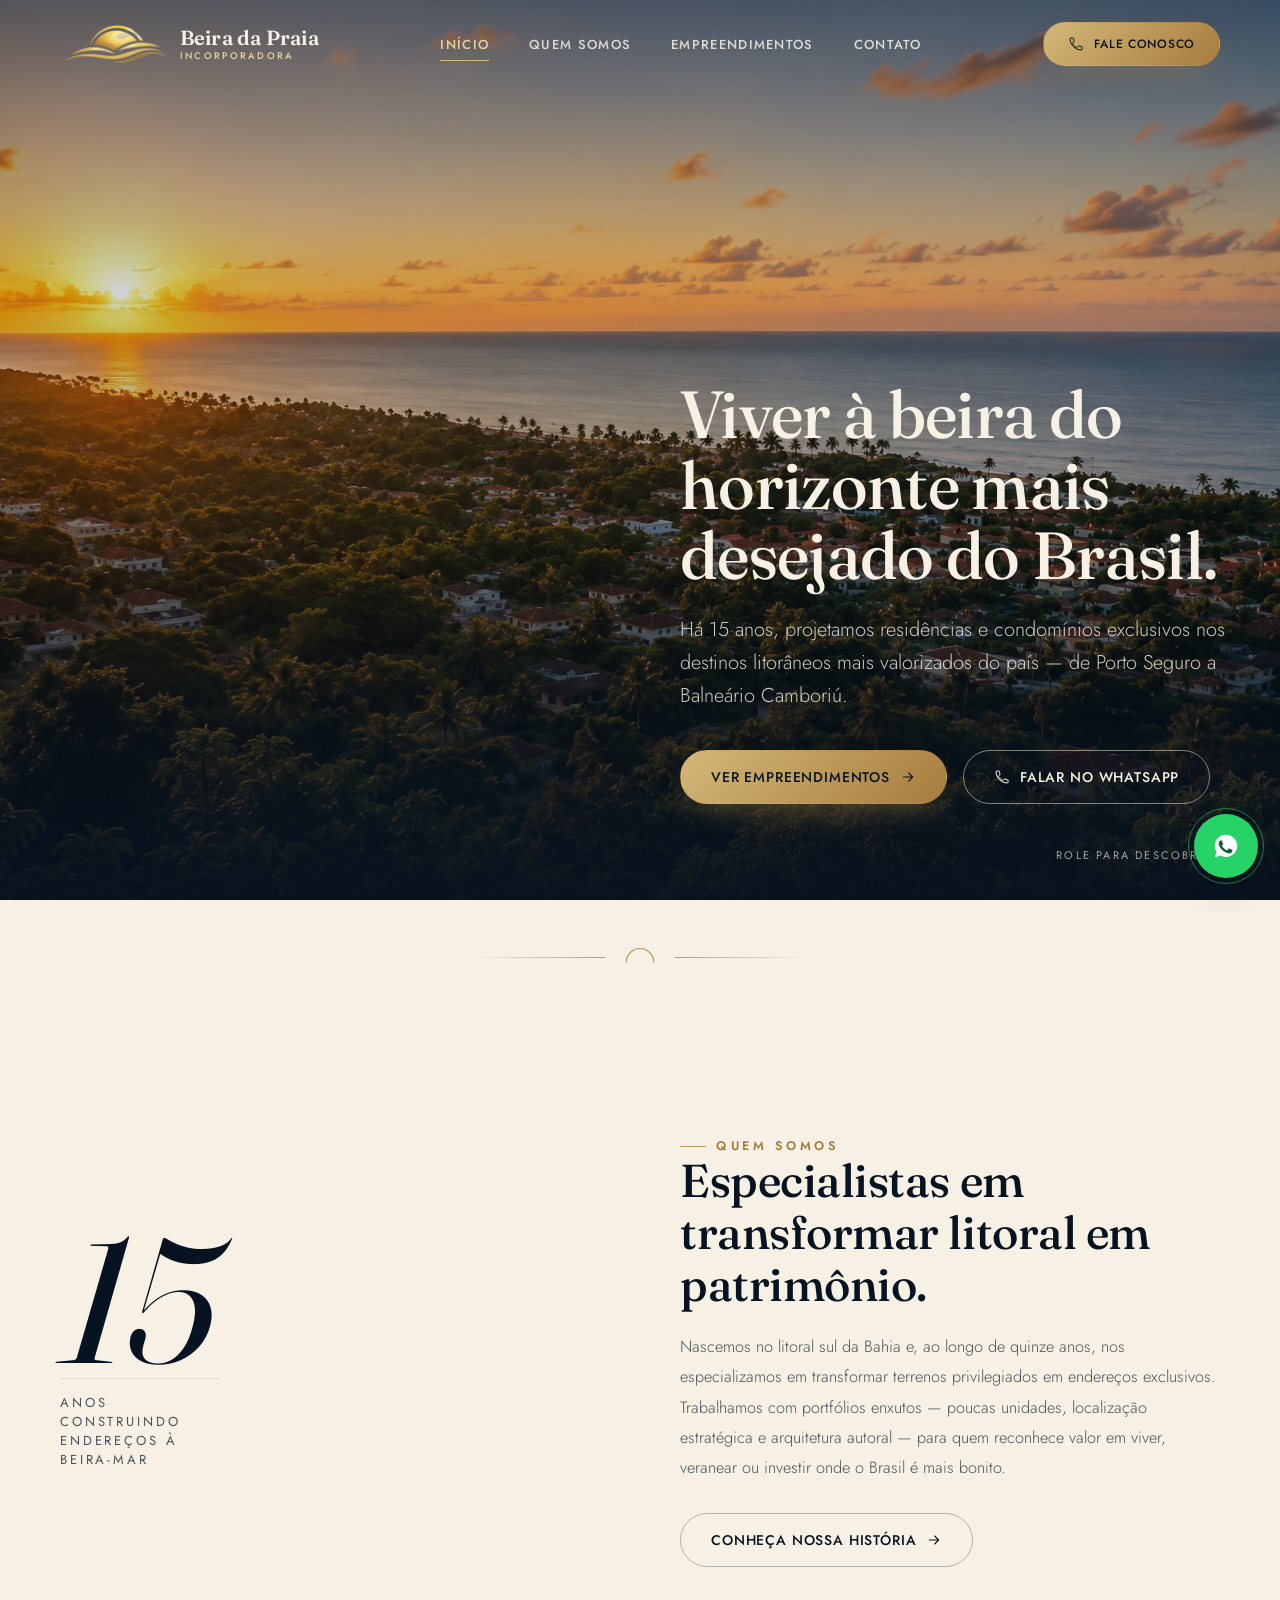
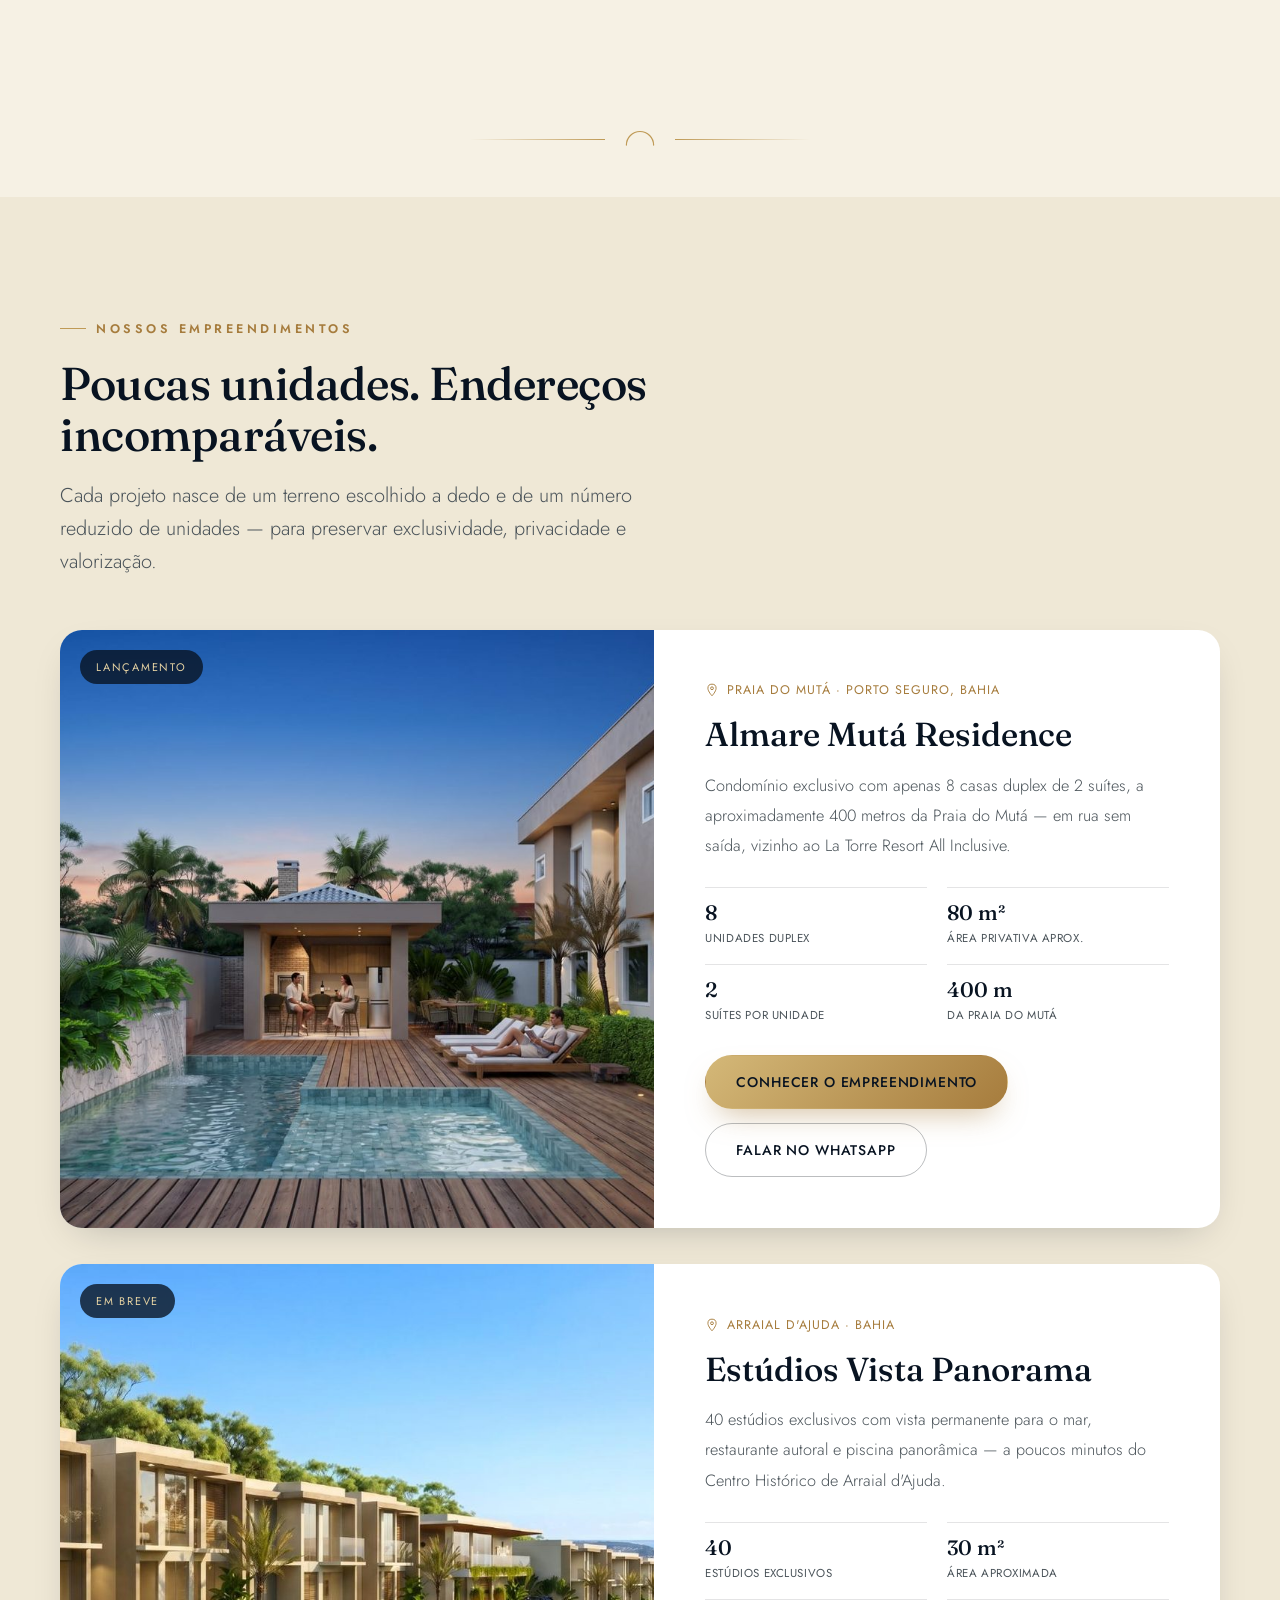
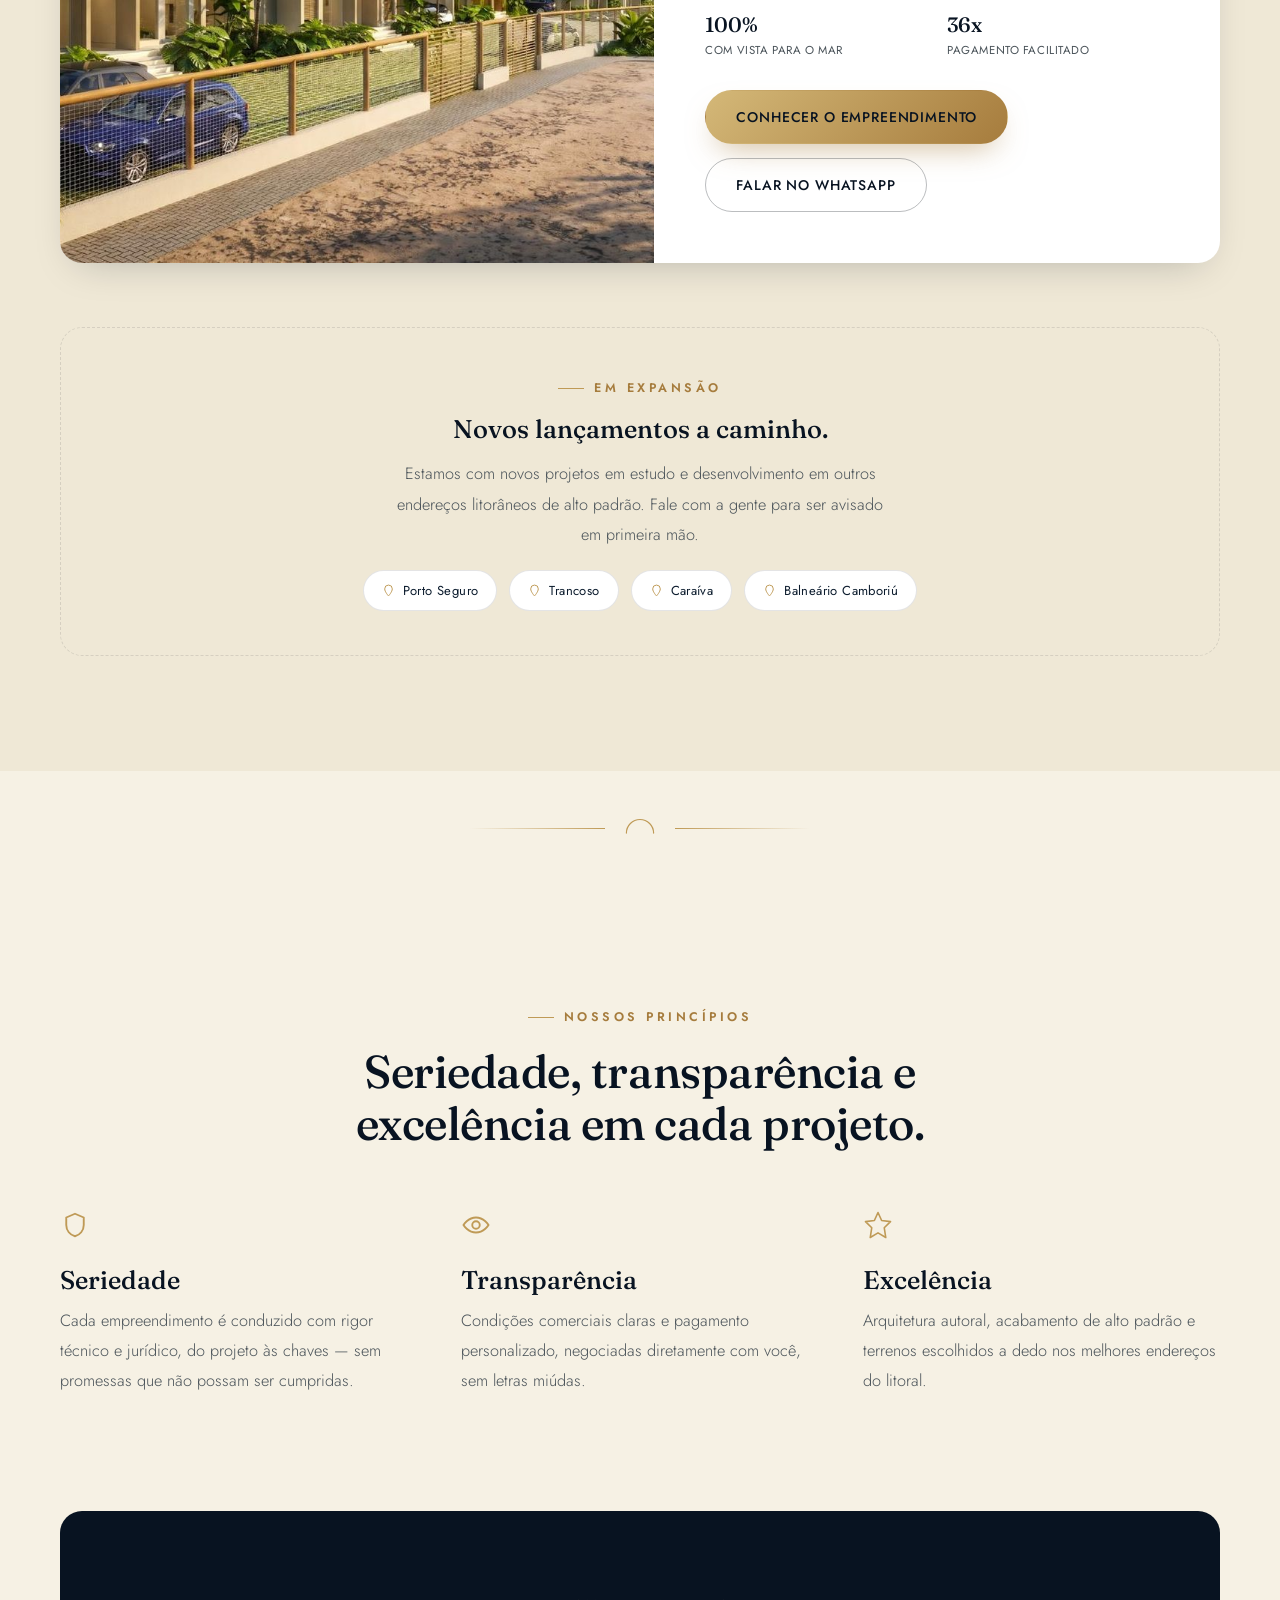
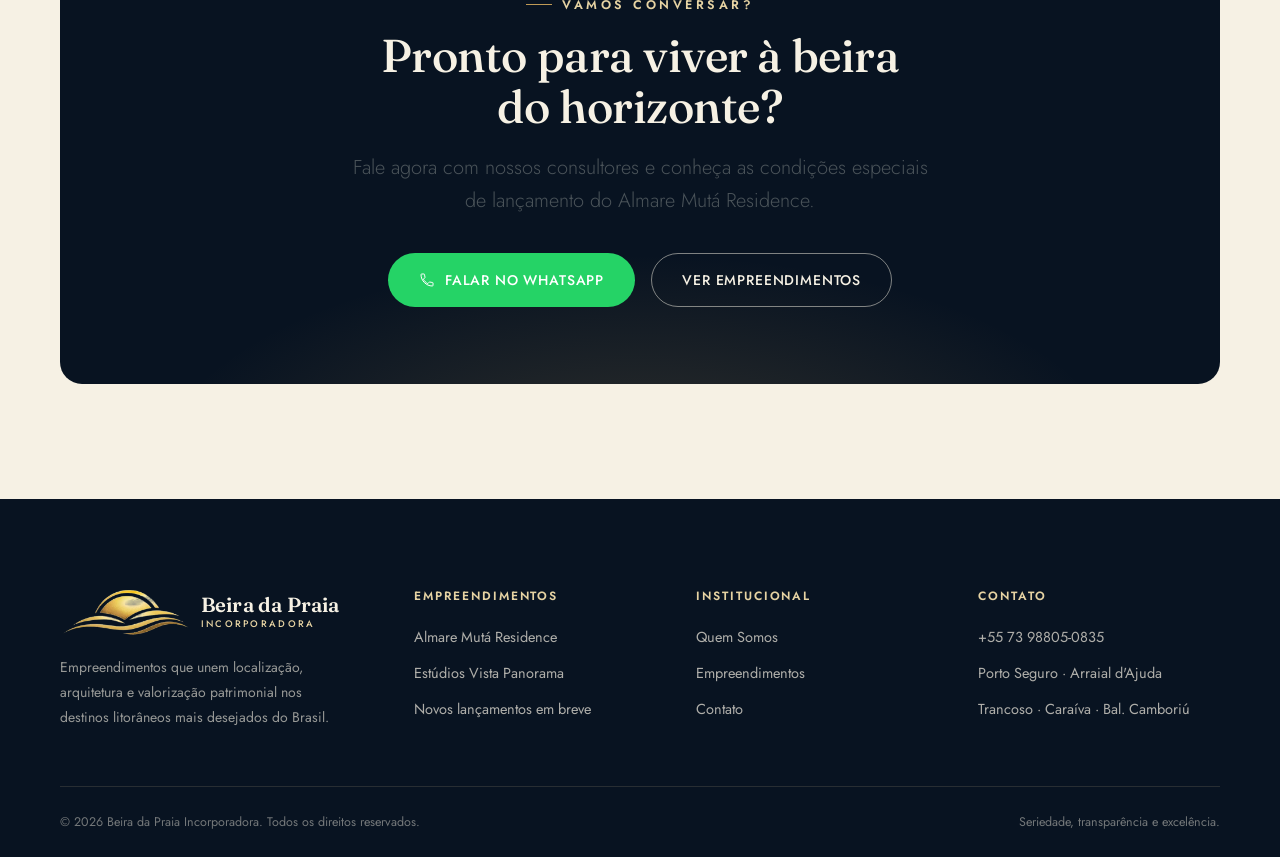
==== commit 468e47a1: "segundo commit" ====
--- a/index.html
+++ b/index.html
@@ -28,11 +28,7 @@
 <header class="site-header" id="siteHeader">
   <div class="container">
     <a href="index.html" class="brand" aria-label="Beira da Praia Incorporadora — página inicial">
-      <svg class="brand-mark" viewBox="0 0 40 30" aria-hidden="true">
-        <path d="M6 19a14 14 0 0 1 28 0" fill="none" stroke="#d4b878" stroke-width="1.7" stroke-linecap="round"/>
-        <line x1="2" y1="19" x2="38" y2="19" stroke="#bf9a56" stroke-width="1.3"/>
-        <path d="M3 25c3.5-2.2 7-2.2 10.5 0s7 2.2 10.5 0 7-2.2 10.5 0" fill="none" stroke="#bf9a56" stroke-width="1.3"/>
-      </svg>
+      <img class="brand-mark" src="assets/img/brand/beira-da-praia-icon.png" alt="Beira da Praia Incorporadora">
       <span class="brand-word"><b>Beira da Praia</b><span>Incorporadora</span></span>
     </a>
 
@@ -67,10 +63,17 @@
 <!-- ==================== HERO ==================== -->
 <section class="hero">
   <div class="hero-media">
-    <img src="assets/img/almare-aerea-vista-mar.jpg" alt="Vista aérea de condomínio de alto padrão com piscina e mar ao fundo, no litoral da Bahia" width="1920" height="1280">
+    <img
+      src="assets/img/hero-litoral-por-do-sol.jpg"
+      srcset="assets/img/hero-litoral-por-do-sol-sm.jpg 480w, assets/img/hero-litoral-por-do-sol-md.jpg 800w, assets/img/hero-litoral-por-do-sol-lg.jpg 1200w, assets/img/hero-litoral-por-do-sol.jpg 1536w"
+      sizes="100vw"
+      alt="Litoral brasileiro ao pôr do sol, com vegetação nativa e casas entre as árvores até a orla"
+      width="1536" height="1024">
+  </div>
+  <div class="container hero-kicker">
+    <p class="eyebrow">Incorporadora de alto padrão · Litoral brasileiro</p>
   </div>
   <div class="container hero-content">
-    <p class="eyebrow">Incorporadora de alto padrão · Litoral brasileiro</p>
     <h1>Viver à beira do horizonte mais desejado do Brasil.</h1>
     <p class="lede">Há 15 anos, projetamos residências e condomínios exclusivos nos destinos litorâneos mais valorizados do país — de Porto Seguro a Balneário Camboriú.</p>
     <div class="hero-actions">
@@ -140,7 +143,7 @@
 
     <div class="dev-card reveal">
       <div class="dev-card-media">
-        <img src="assets/img/almare-fachada-frontal-lg.jpg" alt="Fachada do Almare Mutá Residence ao entardecer" loading="lazy">
+        <img src="assets/img/almare-piscina-gourmet-lg.jpg" alt="Piscina e espaço gourmet do Almare Mutá Residence ao entardecer" loading="lazy">
         <span class="dev-card-badge">Lançamento</span>
       </div>
       <div class="dev-card-body">
@@ -163,12 +166,37 @@
       </div>
     </div>
 
+    <div class="dev-card reveal" style="margin-top:36px;">
+      <div class="dev-card-media">
+        <img src="assets/img/vista-panorama-fachada-vista-mar-lg.jpg" alt="Fachada dos Estúdios Vista Panorama com vista para o mar" loading="lazy">
+        <span class="dev-card-badge">Em breve</span>
+      </div>
+      <div class="dev-card-body">
+        <span class="place">
+          <svg viewBox="0 0 24 24" fill="none"><path d="M12 22s7-7.5 7-13a7 7 0 10-14 0c0 5.5 7 13 7 13z" stroke="currentColor" stroke-width="1.6"/><circle cx="12" cy="9" r="2.4" stroke="currentColor" stroke-width="1.6"/></svg>
+          Arraial d'Ajuda · Bahia
+        </span>
+        <h3>Estúdios Vista Panorama</h3>
+        <p class="body-text">40 estúdios exclusivos com vista permanente para o mar, restaurante autoral e piscina panorâmica — a poucos minutos do Centro Histórico de Arraial d'Ajuda.</p>
+        <div class="dev-specs">
+          <div class="spec"><b>40</b><span>Estúdios exclusivos</span></div>
+          <div class="spec"><b>30 m²</b><span>Área aproximada</span></div>
+          <div class="spec"><b>100%</b><span>Com vista para o mar</span></div>
+          <div class="spec"><b>36x</b><span>Pagamento facilitado</span></div>
+        </div>
+        <div class="dev-card-actions">
+          <a href="empreendimentos/estudios-vista-panorama.html" class="btn btn-gold">Conhecer o empreendimento</a>
+          <a href="https://wa.me/5573988050835?text=Ol%C3%A1!%20Tenho%20interesse%20nos%20Est%C3%BAdios%20Vista%20Panorama%20e%20gostaria%20de%20mais%20informa%C3%A7%C3%B5es%20sobre%20valores%20e%20condi%C3%A7%C3%B5es%20de%20pagamento." target="_blank" rel="noopener" class="btn btn-outline-dark">Falar no WhatsApp</a>
+        </div>
+      </div>
+    </div>
+
     <div class="soon-strip reveal">
       <p class="eyebrow" style="justify-content:center;">Em expansão</p>
       <h3 style="margin-top:16px;">Novos lançamentos a caminho.</h3>
       <p class="body-text" style="max-width:56ch; margin:14px auto 0;">Estamos com novos projetos em estudo e desenvolvimento em outros endereços litorâneos de alto padrão. Fale com a gente para ser avisado em primeira mão.</p>
       <div class="cities-row">
-        <span class="city-chip"><svg viewBox="0 0 24 24" fill="none"><path d="M12 22s7-7.5 7-13a7 7 0 10-14 0c0 5.5 7 13 7 13z" stroke="currentColor" stroke-width="1.8"/></svg>Arraial d'Ajuda</span>
+        <span class="city-chip"><svg viewBox="0 0 24 24" fill="none"><path d="M12 22s7-7.5 7-13a7 7 0 10-14 0c0 5.5 7 13 7 13z" stroke="currentColor" stroke-width="1.8"/></svg>Porto Seguro</span>
         <span class="city-chip"><svg viewBox="0 0 24 24" fill="none"><path d="M12 22s7-7.5 7-13a7 7 0 10-14 0c0 5.5 7 13 7 13z" stroke="currentColor" stroke-width="1.8"/></svg>Trancoso</span>
         <span class="city-chip"><svg viewBox="0 0 24 24" fill="none"><path d="M12 22s7-7.5 7-13a7 7 0 10-14 0c0 5.5 7 13 7 13z" stroke="currentColor" stroke-width="1.8"/></svg>Caraíva</span>
         <span class="city-chip"><svg viewBox="0 0 24 24" fill="none"><path d="M12 22s7-7.5 7-13a7 7 0 10-14 0c0 5.5 7 13 7 13z" stroke="currentColor" stroke-width="1.8"/></svg>Balneário Camboriú</span>
@@ -236,11 +264,7 @@
     <div class="footer-top">
       <div class="footer-brand">
         <a href="index.html" class="brand">
-          <svg class="brand-mark" viewBox="0 0 40 30" aria-hidden="true">
-            <path d="M6 19a14 14 0 0 1 28 0" fill="none" stroke="#d4b878" stroke-width="1.7" stroke-linecap="round"/>
-            <line x1="2" y1="19" x2="38" y2="19" stroke="#bf9a56" stroke-width="1.3"/>
-            <path d="M3 25c3.5-2.2 7-2.2 10.5 0s7 2.2 10.5 0 7-2.2 10.5 0" fill="none" stroke="#bf9a56" stroke-width="1.3"/>
-          </svg>
+          <img class="brand-mark" src="assets/img/brand/beira-da-praia-icon.png" alt="Beira da Praia Incorporadora">
           <span class="brand-word"><b>Beira da Praia</b><span>Incorporadora</span></span>
         </a>
         <p>Empreendimentos que unem localização, arquitetura e valorização patrimonial nos destinos litorâneos mais desejados do Brasil.</p>
@@ -250,6 +274,7 @@
         <h4>Empreendimentos</h4>
         <ul>
           <li><a href="empreendimentos/almare-muta-residence.html">Almare Mutá Residence</a></li>
+          <li><a href="empreendimentos/estudios-vista-panorama.html">Estúdios Vista Panorama</a></li>
           <li><span>Novos lançamentos em breve</span></li>
         </ul>
       </div>
--- a/assets/css/style.css
+++ b/assets/css/style.css
@@ -297,16 +297,28 @@
 .brand{
   display:flex;
   align-items:center;
-  gap:12px;
+  gap:10px;
+  flex:0 1 auto;
+  min-width:0;
+}
+.brand-mark{
+  height:26px;
+  width:auto;
   flex:none;
-}
-.brand svg{ width:38px; height:38px; flex:none; }
+  display:block;
+}
+@media(min-width:400px){ .brand-mark{ height:30px; } }
+@media(min-width:960px){ .brand-mark{ height:42px; } }
+.footer-brand .brand-mark{ height:38px; }
+@media(min-width:400px){ .footer-brand .brand-mark{ height:44px; } }
+@media(min-width:960px){ .footer-brand .brand-mark{ height:50px; } }
 .brand-word{
   font-family:var(--f-display);
-  font-size:1.28rem;
-  line-height:1.05;
+  font-size:clamp(0.82rem, 3.6vw, 1.28rem);
+  line-height:1.1;
   color:var(--sand-50);
   letter-spacing:0.01em;
+  min-width:0;
 }
 .brand-word b{ font-weight:600; display:block; }
 .brand-word span{
@@ -361,10 +373,15 @@
 .nav-toggle{
   display:flex;
   flex-direction:column;
+  align-items:center;
+  justify-content:center;
   gap:5px;
   background:none;
   border:none;
-  padding:8px;
+  padding:0;
+  width:44px;
+  height:44px;
+  flex:none;
   z-index:20;
 }
 @media(min-width:960px){ .nav-toggle{ display:none; } }
@@ -423,6 +440,14 @@
   background:
     linear-gradient(180deg, rgba(8,19,33,0.55) 0%, rgba(8,19,33,0.18) 32%, rgba(8,19,33,0.35) 62%, rgba(8,19,33,0.96) 100%);
 }
+.hero-kicker{
+  position:absolute;
+  top:100px;
+  left:0; right:0;
+  z-index:2;
+}
+.hero-kicker .eyebrow{ color:var(--gold-300); }
+@media(min-width:768px){ .hero-kicker{ top:112px; } }
 .hero-content{
   position:relative;
   z-index:2;
@@ -565,7 +590,8 @@
   gap:36px;
   margin-top:60px;
 }
-@media(min-width:768px){ .value-row{ grid-template-columns:repeat(3,1fr); gap:44px; } }
+@media(min-width:600px){ .value-row{ grid-template-columns:repeat(2,1fr); gap:36px 32px; } }
+@media(min-width:960px){ .value-row{ grid-template-columns:repeat(3,1fr); gap:44px; } }
 .value-card svg{ width:30px; height:30px; color:var(--gold-500); margin-bottom:18px; }
 .value-card h3{ margin-bottom:10px; }
 
@@ -796,6 +822,16 @@
   pointer-events:none;
 }
 .pricing-head{ text-align:center; max-width:520px; margin:0 auto 40px; position:relative; }
+.pricing-head h2{ color:var(--gold-300); }
+.pricing-soon{ max-width:560px; margin:0 auto; text-align:center; position:relative; }
+.pricing-soon p{
+  color:rgba(246,241,228,0.82);
+  font-family:var(--f-body);
+  font-weight:300;
+  font-size:1.02rem;
+  line-height:1.85;
+}
+.pricing-soon p + p{ margin-top:14px; }
 .pricing-from{
   text-align:center;
   margin-bottom:44px;
@@ -925,7 +961,11 @@
   padding-bottom:56px;
   border-bottom:1px solid rgba(230,211,163,0.14);
 }
-@media(min-width:860px){ .footer-top{ grid-template-columns:1.3fr 1fr 1fr 1fr; gap:40px; } }
+@media(min-width:600px){
+  .footer-top{ grid-template-columns:1fr 1fr; gap:36px 32px; }
+  .footer-brand{ grid-column:1 / -1; }
+}
+@media(min-width:860px){ .footer-top{ grid-template-columns:1.3fr 1fr 1fr 1fr; gap:40px; } .footer-brand{ grid-column:auto; } }
 .footer-brand .brand{ margin-bottom:18px; }
 .footer-brand p{ font-size:14px; line-height:1.8; max-width:34ch; color:rgba(246,241,228,0.6); }
 .footer-social{ display:flex; gap:12px; margin-top:22px; }
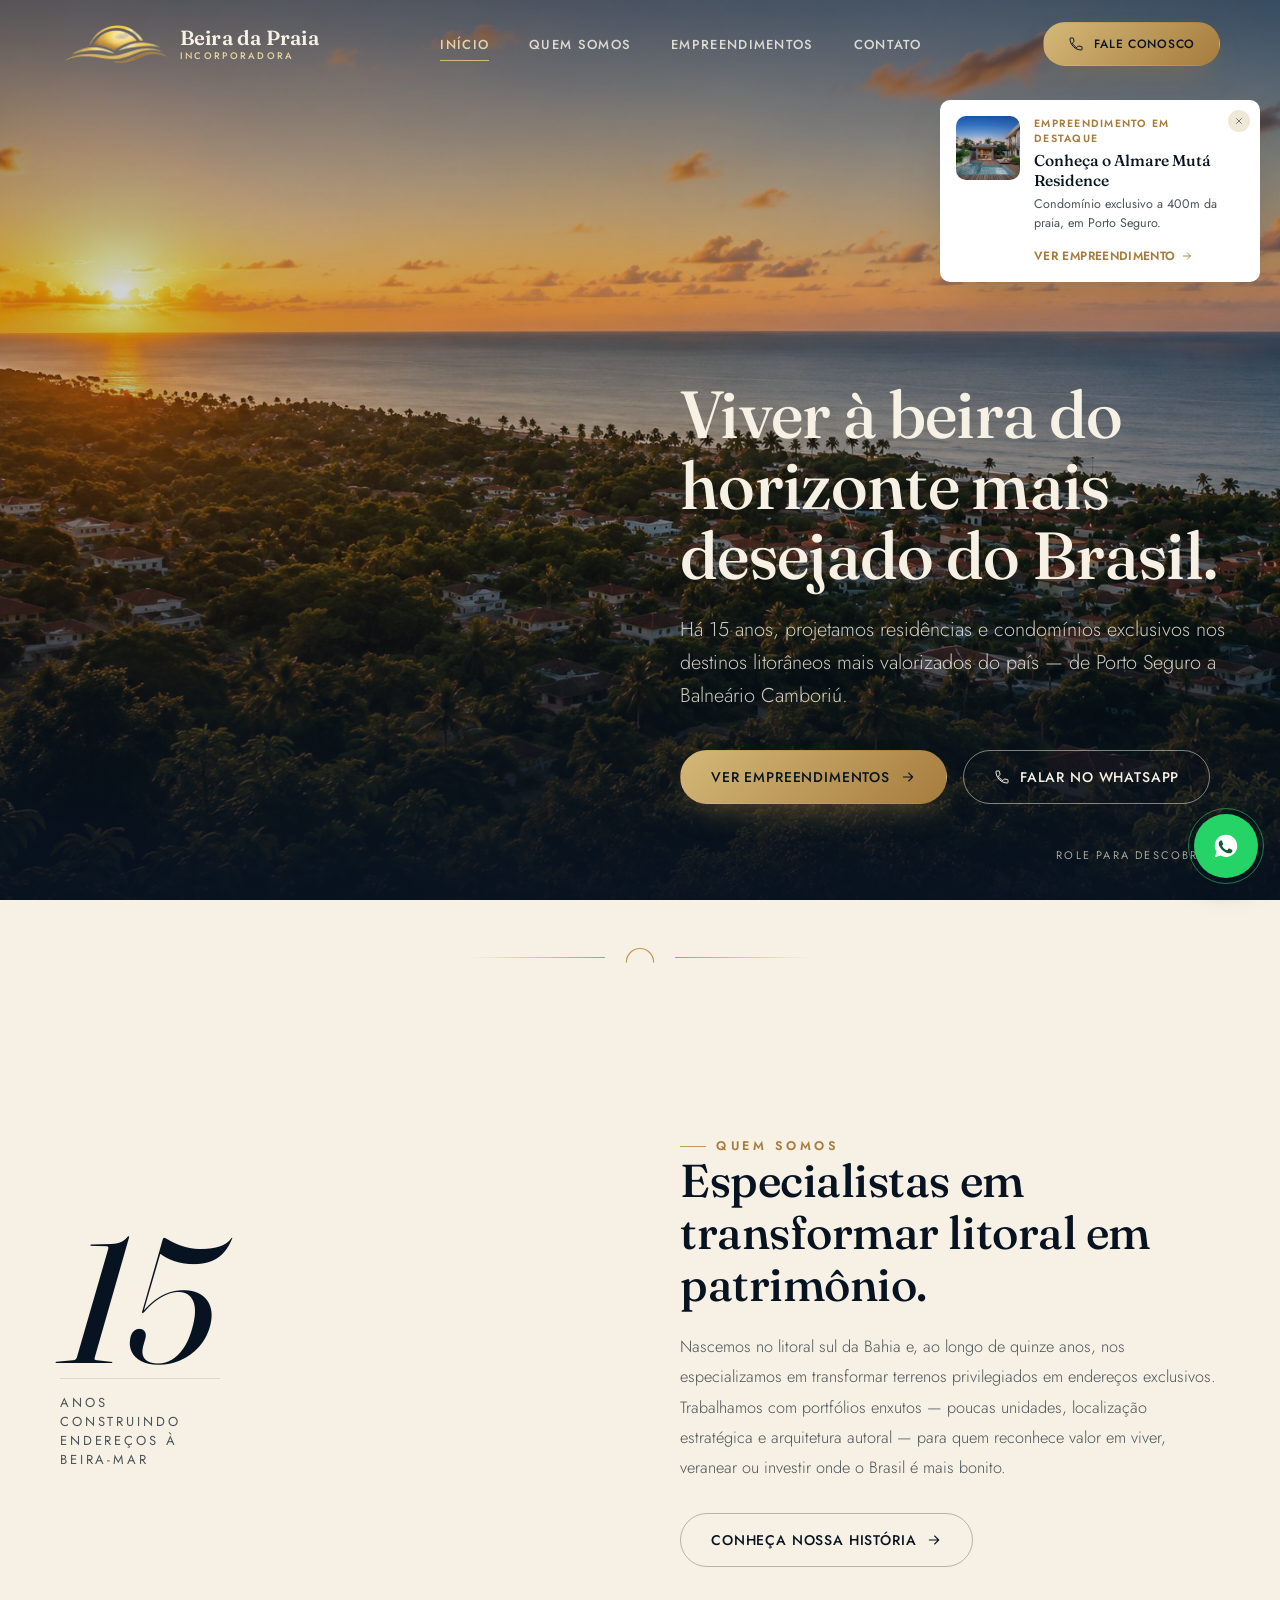
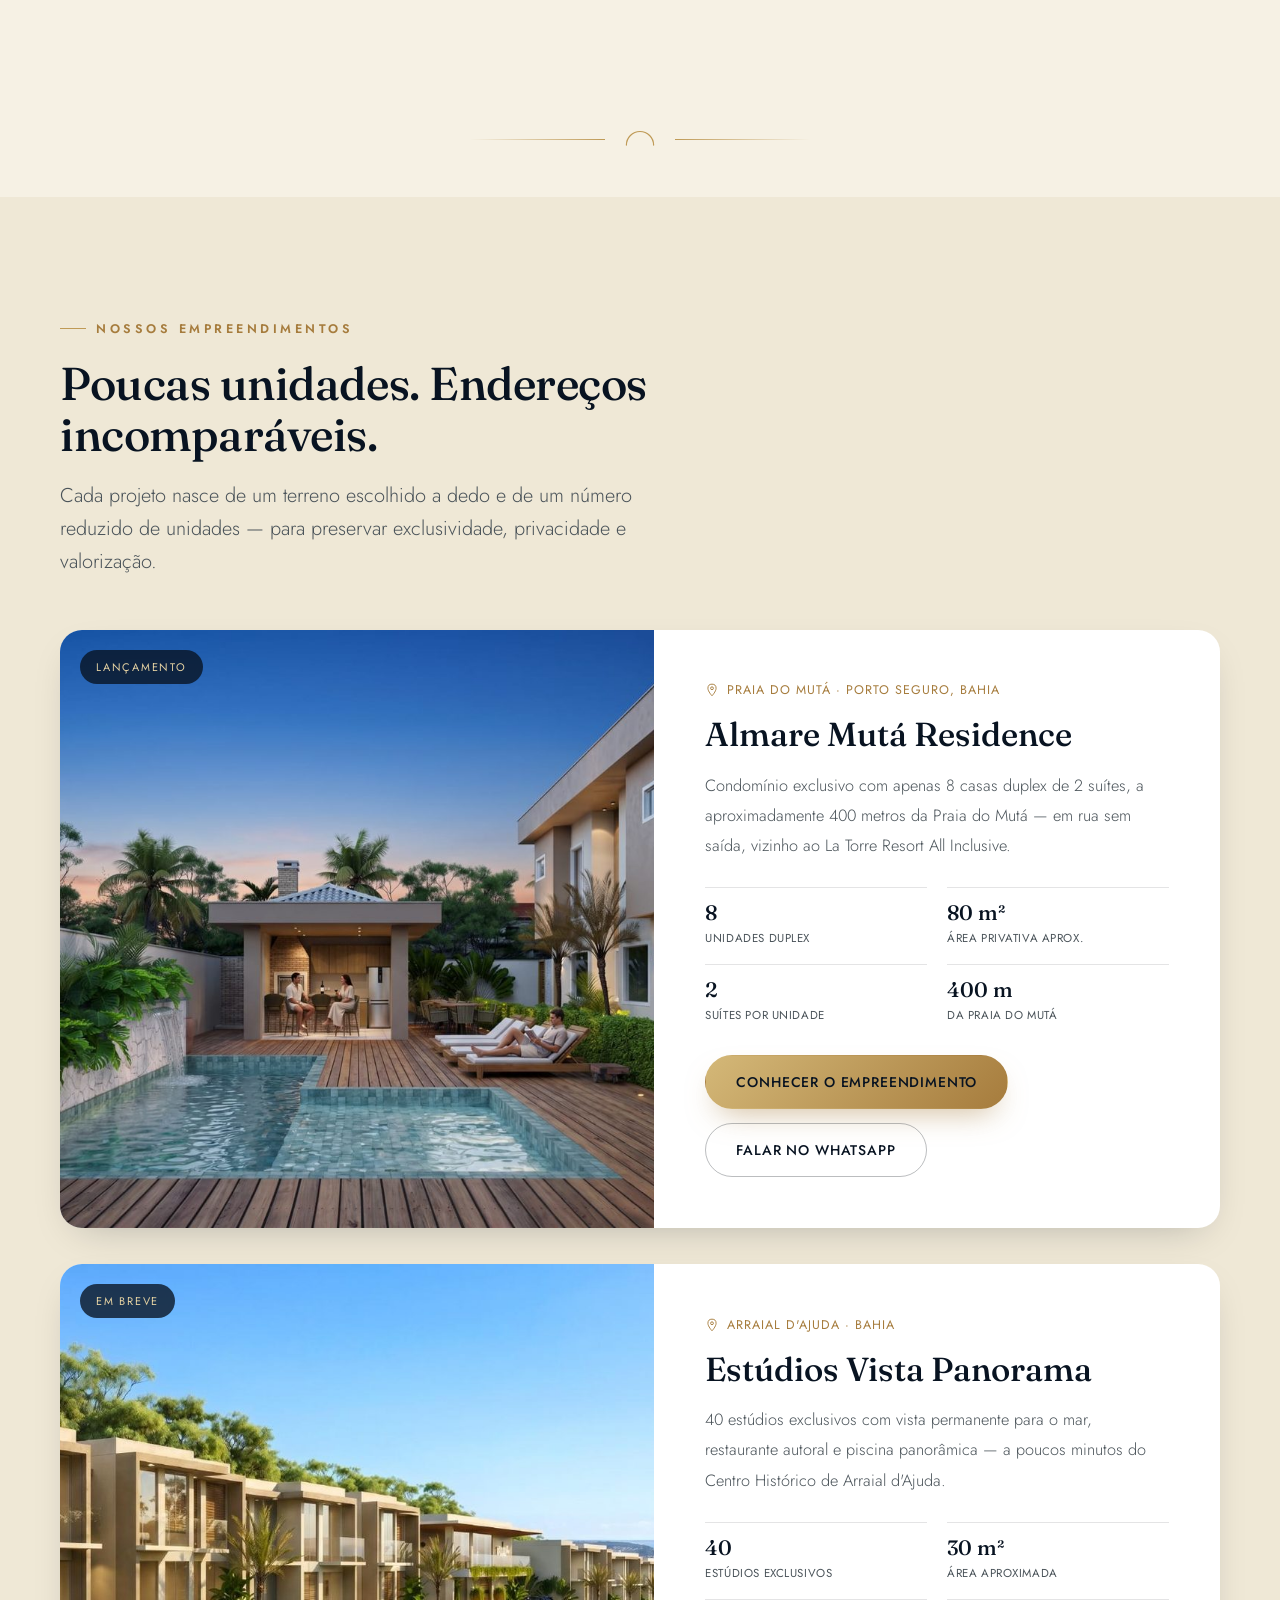
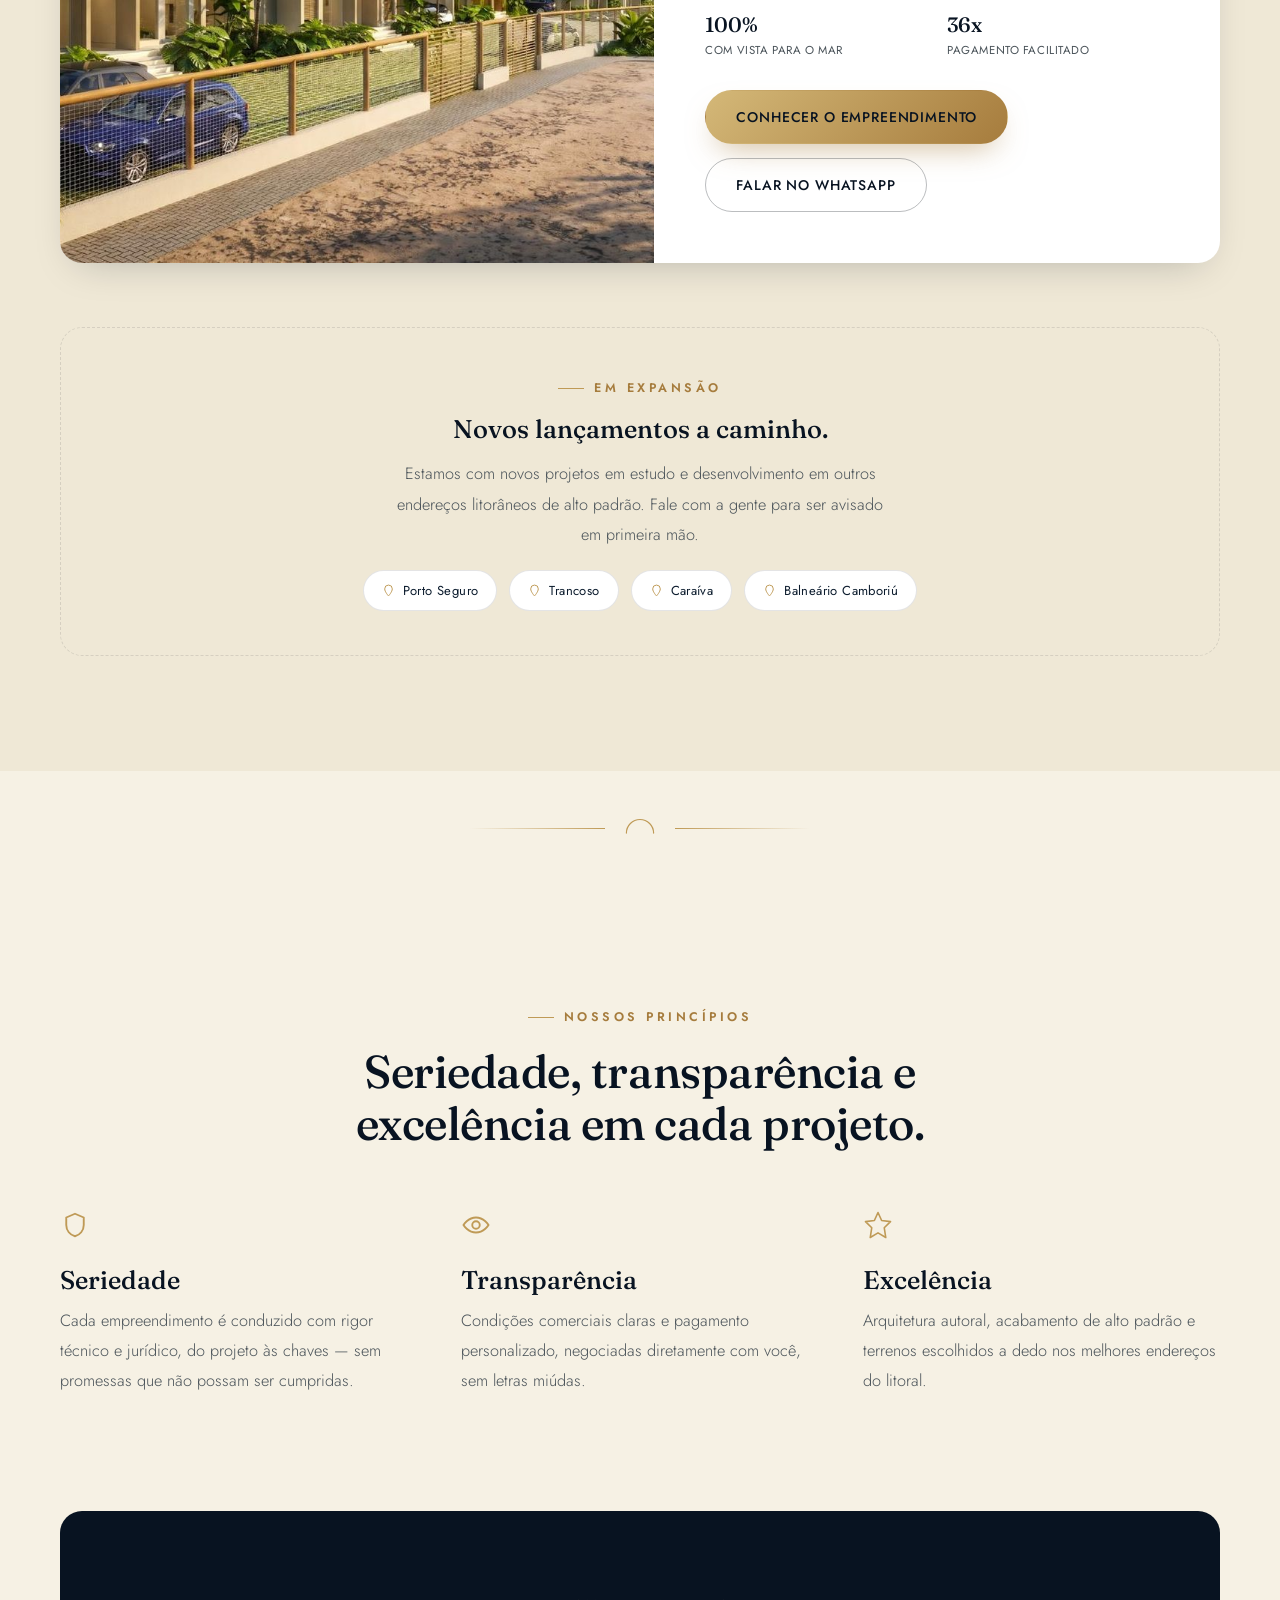
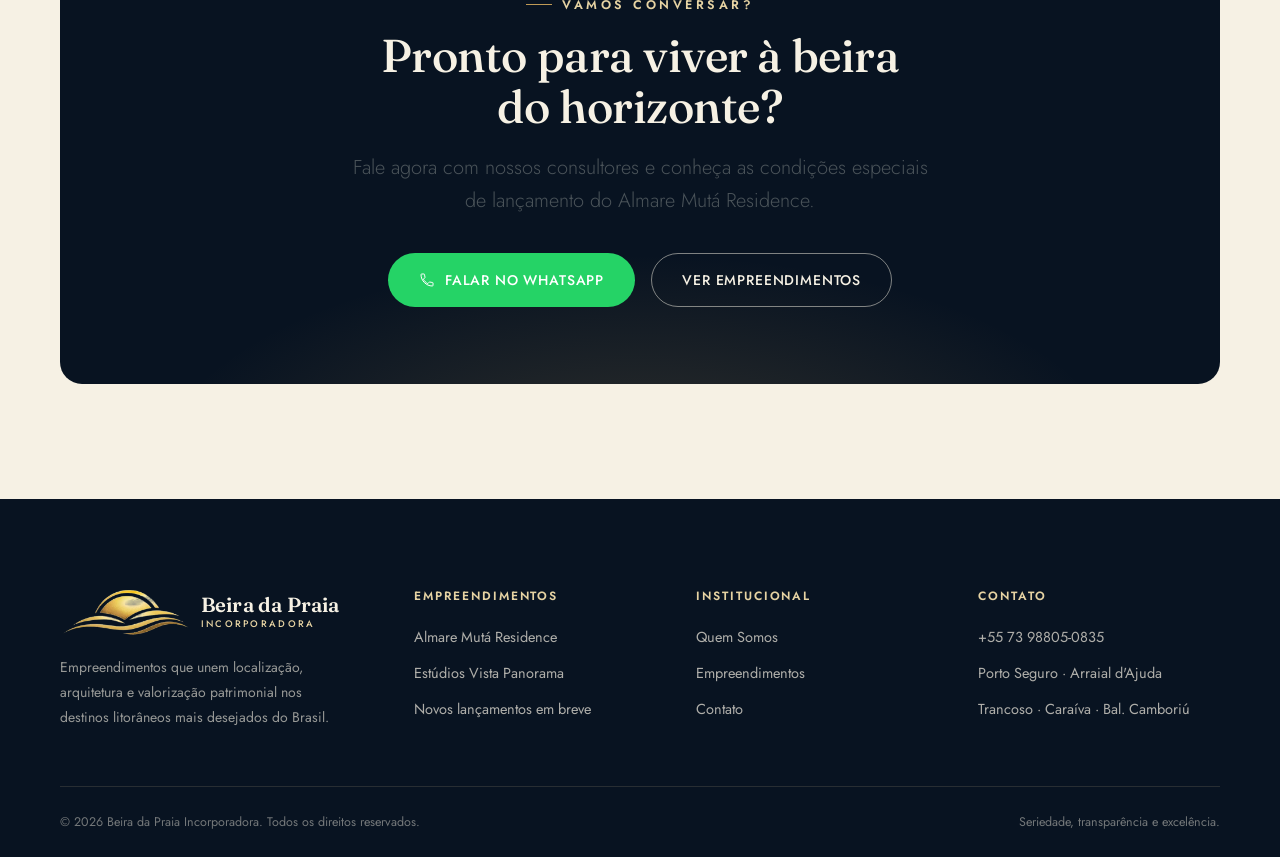
==== commit 056d8aa5: "terceiro commit" ====
--- a/index.html
+++ b/index.html
@@ -302,6 +302,25 @@
   </div>
 </footer>
 
+<!-- ==================== AVISO PROMOCIONAL (ALMARE MUTÁ) ==================== -->
+<div class="promo-toast" id="promoToast">
+  <button class="promo-toast-close" id="promoToastClose" aria-label="Fechar aviso">
+    <svg viewBox="0 0 24 24" fill="none"><path d="M6 6l12 12M18 6L6 18" stroke="currentColor" stroke-width="1.8" stroke-linecap="round"/></svg>
+  </button>
+  <div class="promo-toast-media">
+    <img src="assets/img/almare-piscina-gourmet-sm.jpg" alt="Almare Mutá Residence" width="64" height="64">
+  </div>
+  <div class="promo-toast-body">
+    <span class="promo-toast-tag">Empreendimento em destaque</span>
+    <h4>Conheça o Almare Mutá Residence</h4>
+    <p>Condomínio exclusivo a 400m da praia, em Porto Seguro.</p>
+    <a href="empreendimentos/almare-muta-residence.html" class="promo-toast-btn">
+      Ver empreendimento
+      <svg viewBox="0 0 24 24" fill="none"><path d="M5 12h14M13 6l6 6-6 6" stroke="currentColor" stroke-width="1.8" stroke-linecap="round" stroke-linejoin="round"/></svg>
+    </a>
+  </div>
+</div>
+
 <!-- ==================== WHATSAPP FLUTUANTE ==================== -->
 <a class="whatsapp-float" href="https://wa.me/5573988050835?text=Ol%C3%A1!%20Vim%20pelo%20site%20e%20gostaria%20de%20mais%20informa%C3%A7%C3%B5es." target="_blank" rel="noopener" aria-label="Falar no WhatsApp">
   <span class="ring" aria-hidden="true"></span>
--- a/assets/css/style.css
+++ b/assets/css/style.css
@@ -994,6 +994,101 @@
 }
 
 /* ==========================================================================
+   Aviso promocional flutuante (toast)
+   ========================================================================== */
+.promo-toast{
+  position:fixed;
+  top:100px;
+  right:20px;
+  z-index:550;
+  width:320px;
+  max-width:calc(100vw - 40px);
+  background:var(--white);
+  border-radius:var(--radius-md);
+  box-shadow:var(--shadow-soft);
+  display:flex;
+  gap:14px;
+  padding:16px;
+  padding-right:32px;
+  transform:translateX(140%);
+  opacity:0;
+  transition:transform .6s var(--ease), opacity .6s var(--ease);
+  pointer-events:none;
+}
+.promo-toast.show{
+  transform:translateX(0);
+  opacity:1;
+  pointer-events:auto;
+}
+.promo-toast-media{
+  flex:none;
+  width:64px;
+  height:64px;
+  border-radius:10px;
+  overflow:hidden;
+}
+.promo-toast-media img{ width:100%; height:100%; object-fit:cover; display:block; }
+.promo-toast-body{ flex:1; min-width:0; }
+.promo-toast-tag{
+  display:block;
+  font-size:10.5px;
+  letter-spacing:0.12em;
+  text-transform:uppercase;
+  color:var(--gold-600);
+  font-weight:600;
+  margin-bottom:5px;
+}
+.promo-toast-body h4{
+  font-family:var(--f-display);
+  font-size:0.98rem;
+  font-weight:500;
+  color:var(--navy-950);
+  line-height:1.25;
+  margin-bottom:5px;
+}
+.promo-toast-body p{
+  font-family:var(--f-body);
+  font-size:12.5px;
+  color:var(--ink-soft);
+  line-height:1.5;
+  margin-bottom:10px;
+}
+.promo-toast-btn{
+  display:inline-flex;
+  align-items:center;
+  gap:6px;
+  font-family:var(--f-body);
+  font-size:12px;
+  font-weight:600;
+  letter-spacing:0.03em;
+  text-transform:uppercase;
+  color:var(--gold-600);
+}
+.promo-toast-btn svg{ width:12px; height:12px; transition:transform .3s ease; flex:none; }
+.promo-toast-btn:hover svg{ transform:translateX(3px); }
+.promo-toast-close{
+  position:absolute;
+  top:10px;
+  right:10px;
+  width:22px;
+  height:22px;
+  border-radius:50%;
+  background:var(--sand-100);
+  display:flex;
+  align-items:center;
+  justify-content:center;
+  border:none;
+  cursor:pointer;
+  transition:background .3s ease;
+}
+.promo-toast-close:hover{ background:var(--sand-200); }
+.promo-toast-close svg{ width:10px; height:10px; color:var(--ink-soft); }
+@media(max-width:640px){
+  .promo-toast{ top:96px; right:14px; left:14px; width:auto; max-width:none; padding:14px; padding-right:30px; }
+  .promo-toast-media{ width:52px; height:52px; }
+}
+
+/* ==========================================================================
    Botão flutuante do WhatsApp
    ========================================================================== */
 .whatsapp-float{
